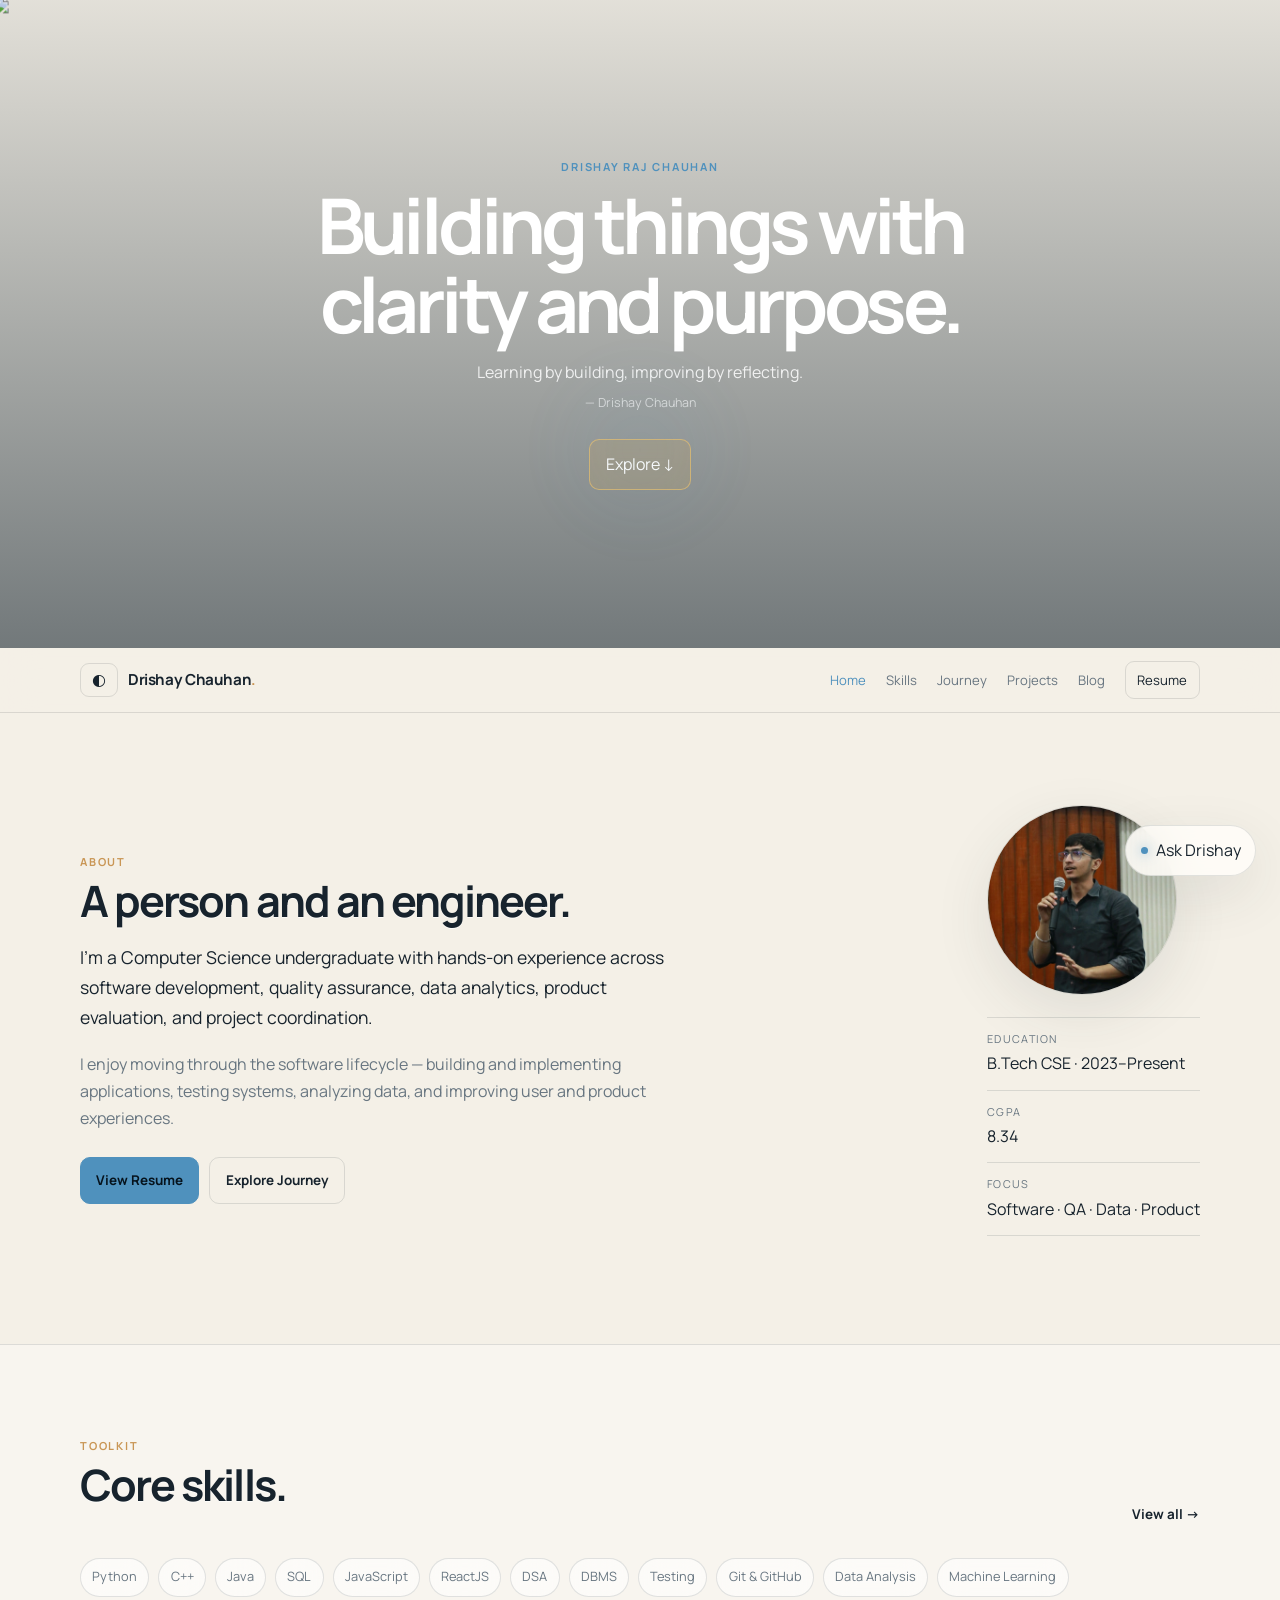
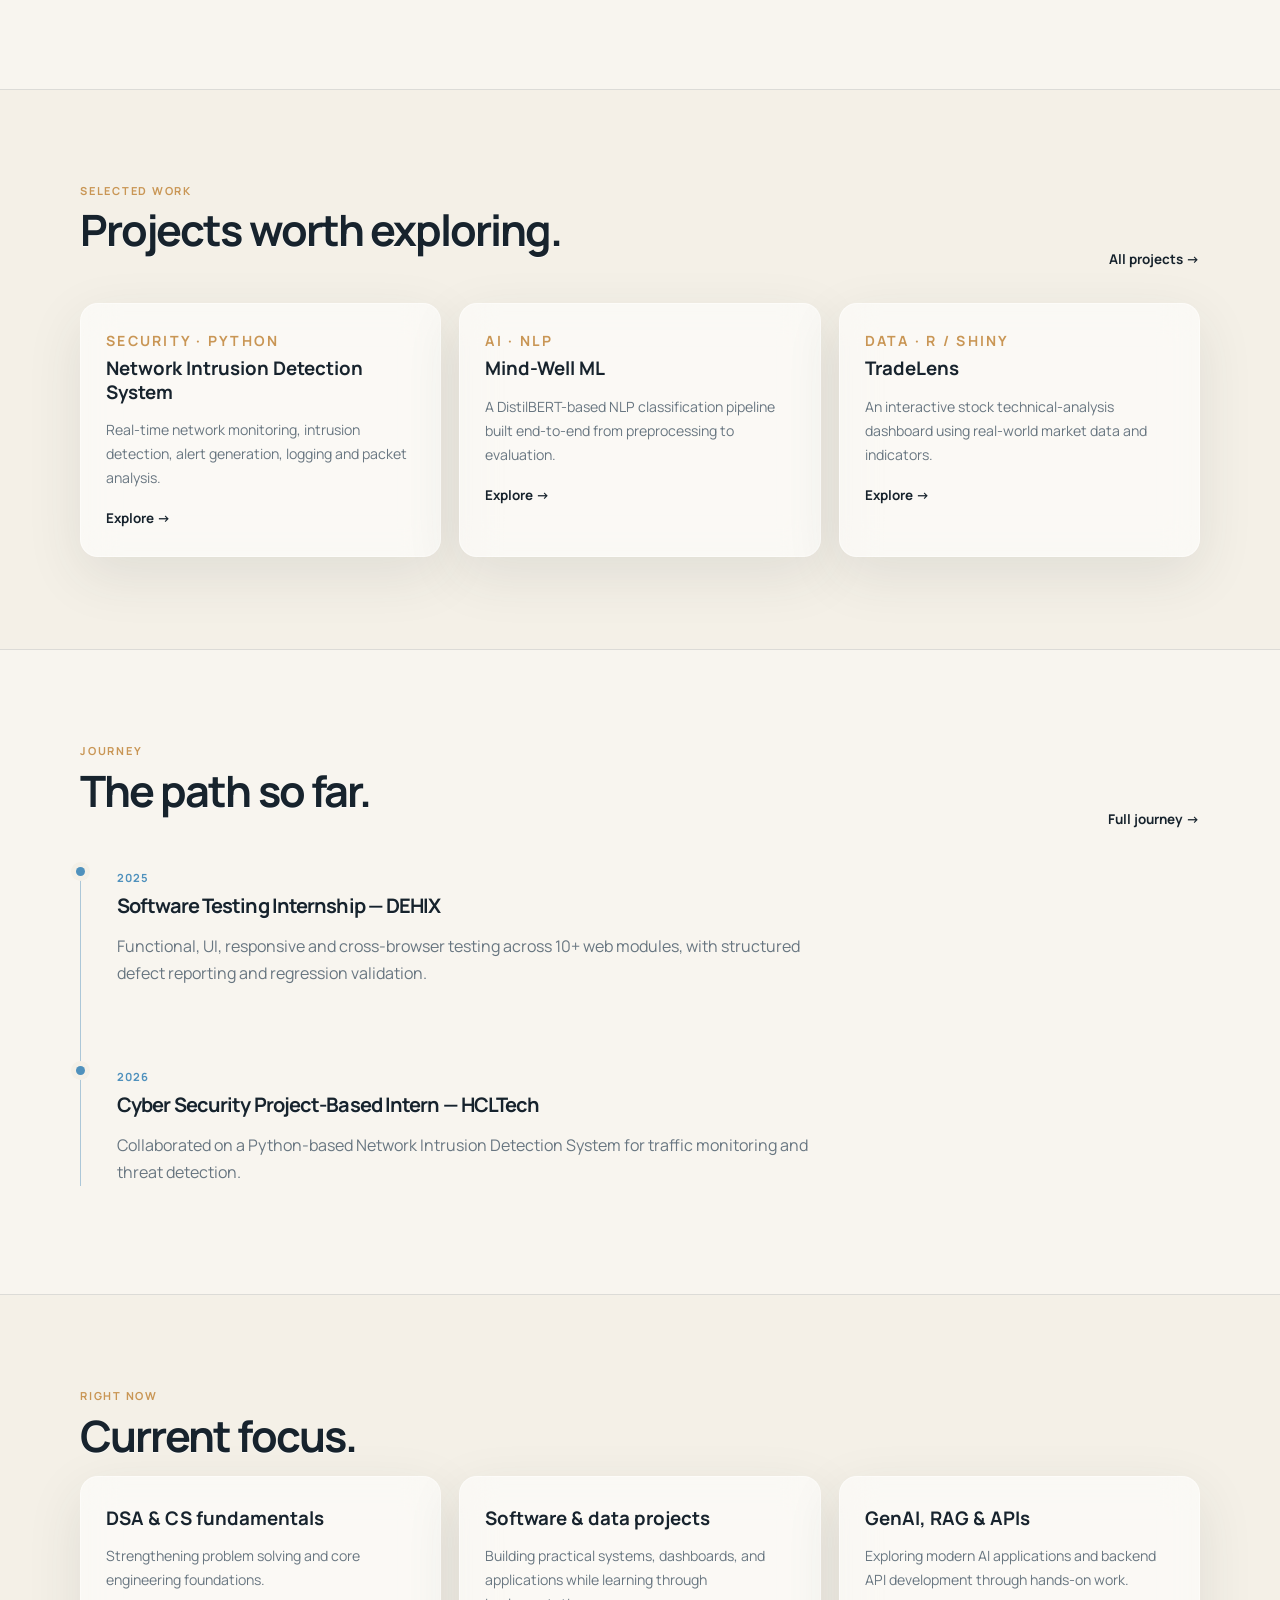
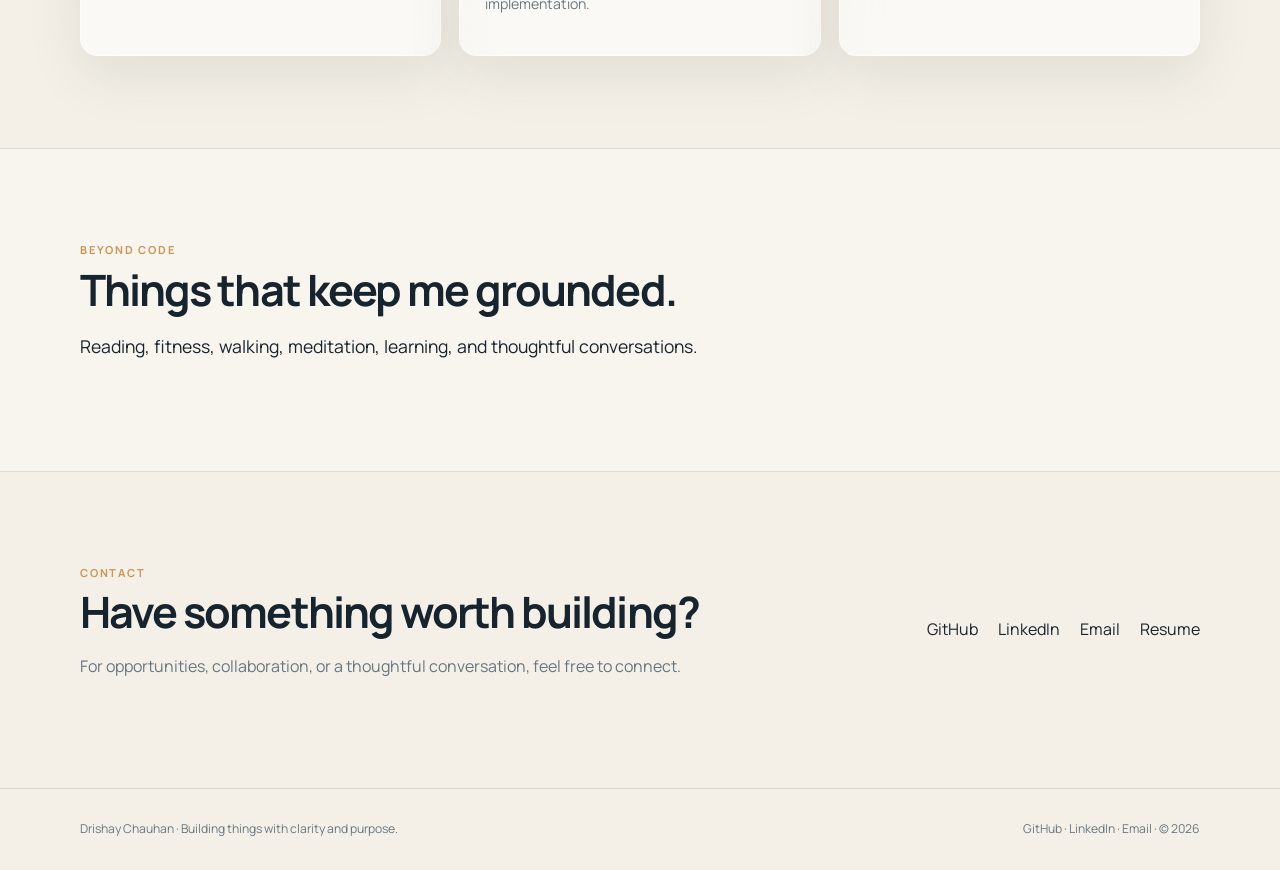
==== index.html @ b5ea0fda "Polish hero rotation, theme control and asset structure" ====
<!doctype html>
<html lang="en">
<head>
  <meta charset="utf-8">
  <meta name="viewport" content="width=device-width, initial-scale=1">
  <meta name="description" content="Drishay Raj Chauhan — Computer Science undergraduate building across software, QA, data and product thinking.">
  <meta name="theme-color" content="#f4f0e7">
  <title>Drishay Chauhan | Portfolio</title>

  <link rel="preconnect" href="https://fonts.googleapis.com">
  <link rel="preconnect" href="https://fonts.gstatic.com" crossorigin>
  <link href="https://fonts.googleapis.com/css2?family=Manrope:wght@400;500;600;700&display=swap" rel="stylesheet">
  <link rel="stylesheet" href="css/styles.css">
</head>

<body>
  <header class="hero">
    <img
      id="heroImage"
      class="hero__image"
      src="assets/images/hero/day-01.jpg"
      alt=""
      aria-hidden="true"
    >
    <div class="hero__overlay"></div>

    <div class="container hero__content">
      <p class="eyebrow">Drishay Raj Chauhan</p>

      <h1>Building things with clarity and purpose.</h1>

      <p class="hero__quote">Learning by building, improving by reflecting.</p>
      <p class="hero__author">— Drishay Chauhan</p>

      <a class="hero__cta" href="#about">Explore ↓</a>
    </div>
  </header>

  <div id="siteNav"></div>

  <main>
    <!-- About -->
    <section class="section" id="about">
      <div class="container split">
        <div>
          <p class="section-label">About</p>
          <h2>A person and an engineer.</h2>

          <p class="lead">
            I’m a Computer Science undergraduate with hands-on experience
            across software development, quality assurance, data analytics,
            product evaluation, and project coordination.
          </p>

          <p>
            I enjoy moving through the software lifecycle — building and
            implementing applications, testing systems, analyzing data,
            and improving user and product experiences.
          </p>

          <div class="actions">
            <a
              class="button button--primary"
              href="assets/resume/Drishay_Chauhan_Resume.pdf"
              target="_blank"
              rel="noreferrer"
            >
              View Resume
            </a>

            <a class="button button--ghost" href="journey.html">
              Explore Journey
            </a>
          </div>
        </div>

        <div class="profile">
          <img src="assets/images/profile.png" alt="Drishay Chauhan">

          <dl class="facts">
            <div>
              <dt>Education</dt>
              <dd>B.Tech CSE · 2023–Present</dd>
            </div>

            <div>
              <dt>CGPA</dt>
              <dd>8.34</dd>
            </div>

            <div>
              <dt>Focus</dt>
              <dd>Software · QA · Data · Product</dd>
            </div>
          </dl>
        </div>
      </div>
    </section>

    <!-- Core Skills -->
    <section class="section section--soft">
      <div class="container">
        <div class="section-heading">
          <div>
            <p class="section-label">Toolkit</p>
            <h2>Core skills.</h2>
          </div>

          <a class="text-link" href="skills.html">View all →</a>
        </div>

        <div class="chips">
          <span>Python</span>
          <span>C++</span>
          <span>Java</span>
          <span>SQL</span>
          <span>JavaScript</span>
          <span>ReactJS</span>
          <span>DSA</span>
          <span>DBMS</span>
          <span>Testing</span>
          <span>Git & GitHub</span>
          <span>Data Analysis</span>
          <span>Machine Learning</span>
        </div>
      </div>
    </section>

    <!-- Featured Projects -->
    <section class="section">
      <div class="container">
        <div class="section-heading">
          <div>
            <p class="section-label">Selected work</p>
            <h2>Projects worth exploring.</h2>
          </div>

          <a class="text-link" href="projects.html">All projects →</a>
        </div>

        <div class="glass-grid">
          <article class="glass-card">
            <p class="meta">Security · Python</p>
            <h3>Network Intrusion Detection System</h3>
            <p>
              Real-time network monitoring, intrusion detection, alert
              generation, logging and packet analysis.
            </p>
            <a class="text-link" href="projects.html">Explore →</a>
          </article>

          <article class="glass-card">
            <p class="meta">AI · NLP</p>
            <h3>Mind-Well ML</h3>
            <p>
              A DistilBERT-based NLP classification pipeline built
              end-to-end from preprocessing to evaluation.
            </p>
            <a class="text-link" href="projects.html">Explore →</a>
          </article>

          <article class="glass-card">
            <p class="meta">Data · R / Shiny</p>
            <h3>TradeLens</h3>
            <p>
              An interactive stock technical-analysis dashboard using
              real-world market data and indicators.
            </p>
            <a class="text-link" href="projects.html">Explore →</a>
          </article>
        </div>
      </div>
    </section>

    <!-- Journey Preview -->
    <section class="section section--soft">
      <div class="container">
        <div class="section-heading">
          <div>
            <p class="section-label">Journey</p>
            <h2>The path so far.</h2>
          </div>

          <a class="text-link" href="journey.html">Full journey →</a>
        </div>

        <div class="timeline">
          <article class="timeline__item">
            <span class="timeline__year">2025</span>
            <h2>Software Testing Internship — DEHIX</h2>
            <p>
              Functional, UI, responsive and cross-browser testing across
              10+ web modules, with structured defect reporting and
              regression validation.
            </p>
          </article>

          <article class="timeline__item">
            <span class="timeline__year">2026</span>
            <h2>Cyber Security Project-Based Intern — HCLTech</h2>
            <p>
              Collaborated on a Python-based Network Intrusion Detection
              System for traffic monitoring and threat detection.
            </p>
          </article>
        </div>
      </div>
    </section>

    <!-- Current Focus -->
    <section class="section">
      <div class="container">
        <p class="section-label">Right now</p>
        <h2>Current focus.</h2>

        <div class="glass-grid">
          <article class="glass-card">
            <h3>DSA & CS fundamentals</h3>
            <p>
              Strengthening problem solving and core engineering foundations.
            </p>
          </article>

          <article class="glass-card">
            <h3>Software & data projects</h3>
            <p>
              Building practical systems, dashboards, and applications
              while learning through implementation.
            </p>
          </article>

          <article class="glass-card">
            <h3>GenAI, RAG & APIs</h3>
            <p>
              Exploring modern AI applications and backend API development
              through hands-on work.
            </p>
          </article>
        </div>
      </div>
    </section>

    <!-- Beyond Code -->
    <section class="section section--soft">
      <div class="container">
        <p class="section-label">Beyond code</p>
        <h2>Things that keep me grounded.</h2>

        <p class="lead">
          Reading, fitness, walking, meditation, learning, and thoughtful
          conversations.
        </p>
      </div>
    </section>

    <!-- Contact -->
    <section class="section">
      <div class="container contact">
        <div>
          <p class="section-label">Contact</p>
          <h2>Have something worth building?</h2>
          <p>
            For opportunities, collaboration, or a thoughtful conversation,
            feel free to connect.
          </p>
        </div>

        <div class="contact__links">
          <a href="https://github.com/Drishay" target="_blank" rel="noreferrer">GitHub</a>
          <a href="https://www.linkedin.com/in/drishaychauhan/" target="_blank" rel="noreferrer">LinkedIn</a>
          <a href="mailto:drishaychauhan3357@gmail.com">Email</a>
          <a href="assets/resume/Drishay_Chauhan_Resume.pdf" target="_blank" rel="noreferrer">Resume</a>
        </div>
      </div>
    </section>
  </main>

  <!-- AI assistant placeholder -->
  <div id="askDrishay" class="ask-drishay"></div>

  <div id="siteFooter"></div>

  <script src="js/theme.js" defer></script>
  <script src="js/navigation.js" defer></script>
  <script src="js/main.js" defer></script>
  <script src="js/animations.js" defer></script>
  <script src="js/chatbot.js" defer></script>
</body>
</html>
---- css/styles.css ----
/* =========================================================
   Portfolio V2 — Global Design System
   Day = openness / growth / clarity
   Night = focus / reflection / depth
   ========================================================= */

:root {
  --bg: #f4f0e7;
  --surface: rgba(255, 255, 255, 0.58);
  --surface-solid: #fffdf8;
  --surface-soft: rgba(255, 255, 255, 0.34);
  --text: #17232d;
  --text-muted: #687681;
  --border: rgba(23, 35, 45, 0.12);
  --accent: #4f91bd;
  --warm: #c99655;
  --hero-overlay: linear-gradient(180deg, rgba(20, 34, 44, 0.08), rgba(20, 34, 44, 0.58));
  --shadow: 0 18px 55px rgba(45, 55, 62, 0.10);
  --glass-border: rgba(255, 255, 255, 0.44);
  --max-width: 1120px;
  --radius: 18px;
  --transition: 650ms cubic-bezier(0.22, 1, 0.36, 1);
}

html[data-theme="night"] {
  --bg: #070f18;
  --surface: rgba(16, 29, 44, 0.58);
  --surface-solid: #0c1724;
  --surface-soft: rgba(18, 34, 51, 0.48);
  --text: #e9f1f7;
  --text-muted: #95a7b7;
  --border: rgba(219, 237, 249, 0.11);
  --accent: #55bce9;
  --warm: #d5a25d;
  --hero-overlay: linear-gradient(180deg, rgba(3, 8, 14, 0.12), rgba(3, 8, 14, 0.82));
  --shadow: 0 22px 75px rgba(0, 0, 0, 0.32);
  --glass-border: rgba(170, 210, 235, 0.16);
}

* { box-sizing: border-box; }

html { scroll-behavior: smooth; }

body {
  margin: 0;
  min-height: 100vh;
  background: var(--bg);
  color: var(--text);
  font-family: "Manrope", Inter, system-ui, sans-serif;
  line-height: 1.7;
  transition: background var(--transition), color var(--transition);
}

::selection {
  background: var(--accent);
  color: #06121b;
}

a { color: inherit; text-decoration: none; }
button, input, textarea { font: inherit; }
img { display: block; max-width: 100%; }

.container {
  width: min(calc(100% - 40px), var(--max-width));
  margin-inline: auto;
}

:focus-visible {
  outline: 2px solid var(--accent);
  outline-offset: 4px;
}

body, .nav, .card, .glass-card, .button, .chips span, .facts, .footer, .page-header, .section--soft {
  transition: background var(--transition), color var(--transition), border-color var(--transition), box-shadow var(--transition);
}

/* Navbar */
.nav {
  position: sticky;
  top: 0;
  z-index: 100;
  background: color-mix(in srgb, var(--bg) 82%, transparent);
  border-bottom: 1px solid var(--border);
  backdrop-filter: blur(18px);
  -webkit-backdrop-filter: blur(18px);
}

.nav__inner {
  min-height: 68px;
  display: flex;
  align-items: center;
  justify-content: space-between;
}

.brand {
  font-size: 0.95rem;
  font-weight: 700;
  letter-spacing: -0.025em;
}

.nav__links {
  display: flex;
  align-items: center;
  gap: 1.25rem;
  color: var(--text-muted);
  font-size: 0.82rem;
}

.nav__links a, .mobile-menu a { transition: color 180ms ease; }
.nav__links a:hover, .nav__links a.active, .mobile-menu a:hover { color: var(--accent); }

.resume-link {
  padding: 0.42rem 0.72rem;
  border: 1px solid var(--border);
  border-radius: 9px;
  color: var(--text) !important;
}

.theme-toggle, .menu-toggle {
  width: 38px;
  height: 34px;
  border: 1px solid var(--border);
  border-radius: 9px;
  background: transparent;
  color: var(--text);
  cursor: pointer;
}

.theme-toggle:hover, .menu-toggle:hover {
  border-color: var(--accent);
  color: var(--accent);
}

.menu-toggle { display: none; }

.mobile-menu {
  display: none;
  padding: 10px 20px 18px;
  border-top: 1px solid var(--border);
}

.mobile-menu.open { display: block; }
.mobile-menu a { display: block; padding: 8px 0; color: var(--text-muted); }

/* Hero */
.hero {
  position: relative;
  min-height: 620px;
  height: 72vh;
  overflow: hidden;
  display: grid;
  place-items: center;
  isolation: isolate;
}

.hero__image {
  position: absolute;
  inset: 0;
  width: 100%;
  height: 100%;
  object-fit: cover;
  transform: scale(1.015);
  transition: opacity 800ms ease, transform 1600ms ease;
}

.hero__image.is-changing { opacity: 0; }

.hero__overlay {
  position: absolute;
  inset: 0;
  background: var(--hero-overlay);
  transition: background var(--transition);
}

.hero__content {
  position: relative;
  z-index: 2;
  max-width: 900px;
  text-align: center;
  color: #fff;
}

.eyebrow, .section-label, .meta {
  margin: 0;
  color: var(--accent);
  font-size: 0.69rem;
  font-weight: 700;
  letter-spacing: 0.16em;
  text-transform: uppercase;
}

.hero h1 {
  max-width: 850px;
  margin: 0.6rem auto 1rem;
  font-size: clamp(2.35rem, 6vw, 5rem);
  line-height: 1.02;
  letter-spacing: -0.06em;
  font-weight: 700;
}

.hero__quote { margin: 0; color: rgba(255, 255, 255, 0.84); font-size: 1rem; }
.hero__author { margin: 0.35rem 0 0; color: rgba(255, 255, 255, 0.62); font-size: 0.78rem; }

.hero__cta {
  display: inline-flex;
  margin-top: 1.6rem;
  padding: 0.7rem 1rem;
  border: 1px solid rgba(255, 255, 255, 0.28);
  border-radius: 10px;
  background: rgba(255, 255, 255, 0.08);
  color: #fff;
  backdrop-filter: blur(10px);
  transition: transform 200ms ease, background 200ms ease;
}

.hero__cta:hover {
  transform: translateY(-2px);
  background: rgba(255, 255, 255, 0.15);
}

/* Sections */
.section { padding: 92px 0; }

.section--soft {
  background: var(--surface-soft);
  border-block: 1px solid var(--border);
}

.section-heading {
  display: flex;
  align-items: end;
  justify-content: space-between;
  gap: 24px;
  margin-bottom: 32px;
}

.section h2, .page-header h1 {
  margin: 0.35rem 0 1rem;
  font-size: clamp(1.8rem, 3.5vw, 2.7rem);
  line-height: 1.12;
  letter-spacing: -0.045em;
}

.section p, .page-header p { max-width: 720px; color: var(--text-muted); }
.lead { color: var(--text) !important; font-size: 1.1rem; }

/* About */
.split {
  display: grid;
  grid-template-columns: 1.2fr 0.8fr;
  align-items: center;
  gap: 90px;
}

.profile { justify-self: end; max-width: 300px; }

.profile img {
  width: 190px;
  height: 190px;
  margin-bottom: 22px;
  border: 1px solid var(--border);
  border-radius: 50%;
  object-fit: cover;
  box-shadow: var(--shadow);
}

.facts { border-top: 1px solid var(--border); }
.facts div { padding: 12px 0; border-bottom: 1px solid var(--border); }

dt {
  color: var(--text-muted);
  font-size: 0.68rem;
  letter-spacing: 0.12em;
  text-transform: uppercase;
}

dd { margin: 2px 0 0; }

/* Buttons */
.actions { display: flex; flex-wrap: wrap; gap: 10px; margin-top: 25px; }

.button {
  display: inline-flex;
  padding: 0.68rem 0.95rem;
  border: 1px solid var(--border);
  border-radius: 10px;
  font-size: 0.84rem;
  font-weight: 700;
  transition: transform 180ms ease, background var(--transition), color var(--transition), border-color var(--transition);
}

.button--primary {
  border-color: var(--accent);
  background: var(--accent);
  color: #06131d;
}

.button--ghost:hover, .button--primary:hover { transform: translateY(-2px); }

/* Chips */
.chips, .badge-row { display: flex; flex-wrap: wrap; gap: 9px; }

.chips span, .badge {
  border: 1px solid var(--border);
  border-radius: 999px;
  color: var(--text-muted);
}

.chips span {
  padding: 0.48rem 0.7rem;
  background: var(--surface);
  font-size: 0.8rem;
  backdrop-filter: blur(14px);
}

.badge {
  padding: 0.25rem 0.5rem;
  background: color-mix(in srgb, var(--accent) 8%, transparent);
  font-size: 0.7rem;
}

/* Glassmorphism */
.glass-grid {
  display: grid;
  grid-template-columns: repeat(3, 1fr);
  gap: 18px;
}

.glass-card {
  padding: 25px;
  border: 1px solid var(--glass-border);
  border-radius: var(--radius);
  background: var(--surface);
  box-shadow: var(--shadow);
  backdrop-filter: blur(18px) saturate(115%);
  -webkit-backdrop-filter: blur(18px) saturate(115%);
  transition: transform 250ms ease, background var(--transition), border-color var(--transition), box-shadow var(--transition);
}

.glass-card:hover {
  transform: translateY(-4px);
  border-color: color-mix(in srgb, var(--accent) 42%, transparent);
}

.glass-card h2, .glass-card h3 { margin: 0.3rem 0 0.65rem; line-height: 1.25; }
.glass-card p { font-size: 0.88rem; }

.text-link {
  color: var(--text);
  font-size: 0.84rem;
  font-weight: 700;
}

.text-link:hover { color: var(--accent); }

/* Page headers */
.page-header { padding: 105px 0 50px; }
.page-header h1 { font-size: clamp(2.4rem, 5vw, 4rem); }

/* Projects */
.filters { display: flex; flex-wrap: wrap; gap: 8px; margin-top: 28px; }

.filter {
  padding: 0.45rem 0.8rem;
  border: 1px solid var(--border);
  border-radius: 999px;
  background: transparent;
  color: var(--text-muted);
  cursor: pointer;
  transition: background 180ms ease, color 180ms ease, border-color 180ms ease;
}

.filter:hover, .filter.active {
  border-color: var(--accent);
  background: var(--accent);
  color: #06131d;
}

.project__top {
  display: flex;
  align-items: start;
  justify-content: space-between;
  gap: 10px;
}

.status {
  padding: 0.22rem 0.45rem;
  border: 1px solid var(--border);
  border-radius: 999px;
  color: var(--warm);
  font-size: 0.68rem;
}

.project-links { display: flex; flex-wrap: wrap; gap: 15px; margin-top: 18px; }

/* Timeline */
.timeline { max-width: 820px; }

.timeline__item {
  position: relative;
  padding: 0 0 58px 36px;
  border-left: 1px solid color-mix(in srgb, var(--accent) 45%, transparent);
}

.timeline__item:last-child { padding-bottom: 0; }

.timeline__item::before {
  position: absolute;
  top: 4px;
  left: -5px;
  width: 9px;
  height: 9px;
  border-radius: 50%;
  background: var(--accent);
  box-shadow: 0 0 0 5px var(--bg);
  content: "";
}

.timeline__year {
  color: var(--accent);
  font-size: 0.7rem;
  font-weight: 700;
  letter-spacing: 0.1em;
}

.timeline__item h2 { margin: 0.3rem 0; font-size: 1.25rem; }

/* Contact / Footer */
.contact {
  display: flex;
  align-items: center;
  justify-content: space-between;
  gap: 40px;
}

.contact__links { display: flex; flex-wrap: wrap; gap: 20px; }

.footer {
  padding: 30px 0;
  border-top: 1px solid var(--border);
  color: var(--text-muted);
  font-size: 0.76rem;
}

.footer__inner {
  display: flex;
  justify-content: space-between;
  gap: 20px;
}

/* Blog */
.note-card { min-height: 190px; }

/* Ask Drishay */
.ask-drishay {
  position: fixed;
  right: 24px;
  bottom: 24px;
  z-index: 120;
}

.ask-drishay__button {
  display: inline-flex;
  align-items: center;
  gap: 8px;
  padding: 0.68rem 0.9rem;
  border: 1px solid var(--border);
  border-radius: 999px;
  background: color-mix(in srgb, var(--surface-solid) 86%, transparent);
  color: var(--text);
  box-shadow: var(--shadow);
  backdrop-filter: blur(16px);
  cursor: pointer;
}

.ask-drishay__button::before {
  width: 7px;
  height: 7px;
  border-radius: 50%;
  background: var(--accent);
  box-shadow: 0 0 12px color-mix(in srgb, var(--accent) 70%, transparent);
  content: "";
}

.ask-drishay__panel {
  position: absolute;
  right: 0;
  bottom: 52px;
  width: min(350px, calc(100vw - 32px));
  padding: 20px;
  border: 1px solid var(--glass-border);
  border-radius: var(--radius);
  background: var(--surface);
  box-shadow: var(--shadow);
  backdrop-filter: blur(22px);
  transform: translateY(10px);
  opacity: 0;
  pointer-events: none;
  transition: opacity 220ms ease, transform 220ms ease;
}

.ask-drishay.is-open .ask-drishay__panel {
  transform: translateY(0);
  opacity: 1;
  pointer-events: auto;
}

.ask-drishay__panel h3 { margin: 0 0 5px; }
.ask-drishay__panel p { margin: 0; color: var(--text-muted); font-size: 0.84rem; }

.ask-drishay__input {
  display: flex;
  gap: 8px;
  margin-top: 15px;
}

.ask-drishay__input input {
  min-width: 0;
  flex: 1;
  padding: 0.62rem 0.7rem;
  border: 1px solid var(--border);
  border-radius: 9px;
  outline: none;
  background: var(--surface-solid);
  color: var(--text);
}

.ask-drishay__input button {
  padding: 0.62rem 0.8rem;
  border: 0;
  border-radius: 9px;
  background: var(--accent);
  color: #06131d;
  cursor: pointer;
}

/* Mouse atmosphere */
.cursor-glow {
  position: fixed;
  top: 0;
  left: 0;
  z-index: 1;
  width: 230px;
  height: 230px;
  border-radius: 50%;
  pointer-events: none;
  opacity: 0.13;
  background: radial-gradient(circle, color-mix(in srgb, var(--accent) 55%, transparent), transparent 68%);
  filter: blur(18px);
  transform: translate(-50%, -50%);
}

html[data-theme="night"] .cursor-glow { opacity: 0.17; }

/* Responsive */
@media (max-width: 780px) {
  .container { width: min(calc(100% - 28px), var(--max-width)); }
  .nav__links { display: none; }
  .menu-toggle { display: block; }

  .hero {
    min-height: 520px;
    height: 68vh;
  }

  .hero h1 { font-size: clamp(2.15rem, 11vw, 3.3rem); }
  .section { padding: 65px 0; }

  .split, .glass-grid { grid-template-columns: 1fr; }
  .profile { justify-self: start; }

  .section-heading, .contact, .footer__inner {
    align-items: flex-start;
    flex-direction: column;
  }

  .page-header { padding: 72px 0 35px; }

  .ask-drishay {
    right: 14px;
    bottom: 14px;
  }
}

@media (prefers-reduced-motion: reduce) {
  html { scroll-behavior: auto; }
  *, *::before, *::after {
    transition: none !important;
    animation: none !important;
  }
  .cursor-glow { display: none; }
}

/* ---------- Theme accents ---------- */

.nav__start {
  display: flex;
  align-items: center;
  gap: 10px;
}

html[data-theme="day"] .brand::after {
  content: ".";
  color: var(--warm);
}

html[data-theme="day"] .section h2,
html[data-theme="day"] .page-header h1 {
  text-shadow: 0 1px 0 rgba(255,255,255,.7);
}

html[data-theme="day"] .section-label,
html[data-theme="day"] .meta {
  color: var(--warm);
}

html[data-theme="night"] .brand::after {
  content: ".";
  color: var(--accent);
}

html[data-theme="night"] .section h2,
html[data-theme="night"] .page-header h1 {
  text-shadow: 0 0 28px rgba(85,188,233,.06);
}

html[data-theme="night"] .section-label,
html[data-theme="night"] .meta {
  color: var(--accent);
}

/* ---------- Hero visual rhythm ---------- */

.hero__quote {
  transition: opacity 400ms ease, transform 400ms ease;
}

.hero__quote.is-changing {
  opacity: 0;
  transform: translateY(5px);
}

html[data-theme="day"] .hero__cta {
  border-color: rgba(255, 205, 105, .55);
  background: rgba(249, 183, 52, .12);
}

html[data-theme="night"] .hero__cta {
  border-color: rgba(85, 188, 233, .4);
  background: rgba(85, 188, 233, .08);
}

/* ---------- Responsive navigation ---------- */

@media (min-width: 781px) {
  .nav__inner {
    min-height: 64px;
  }

  .nav__start {
    flex: 0 0 auto;
  }

  .nav__links {
    margin-left: auto;
  }
}

@media (max-width: 780px) {
  .nav__start {
    gap: 8px;
  }

  .theme-toggle {
    width: 36px;
  }
}
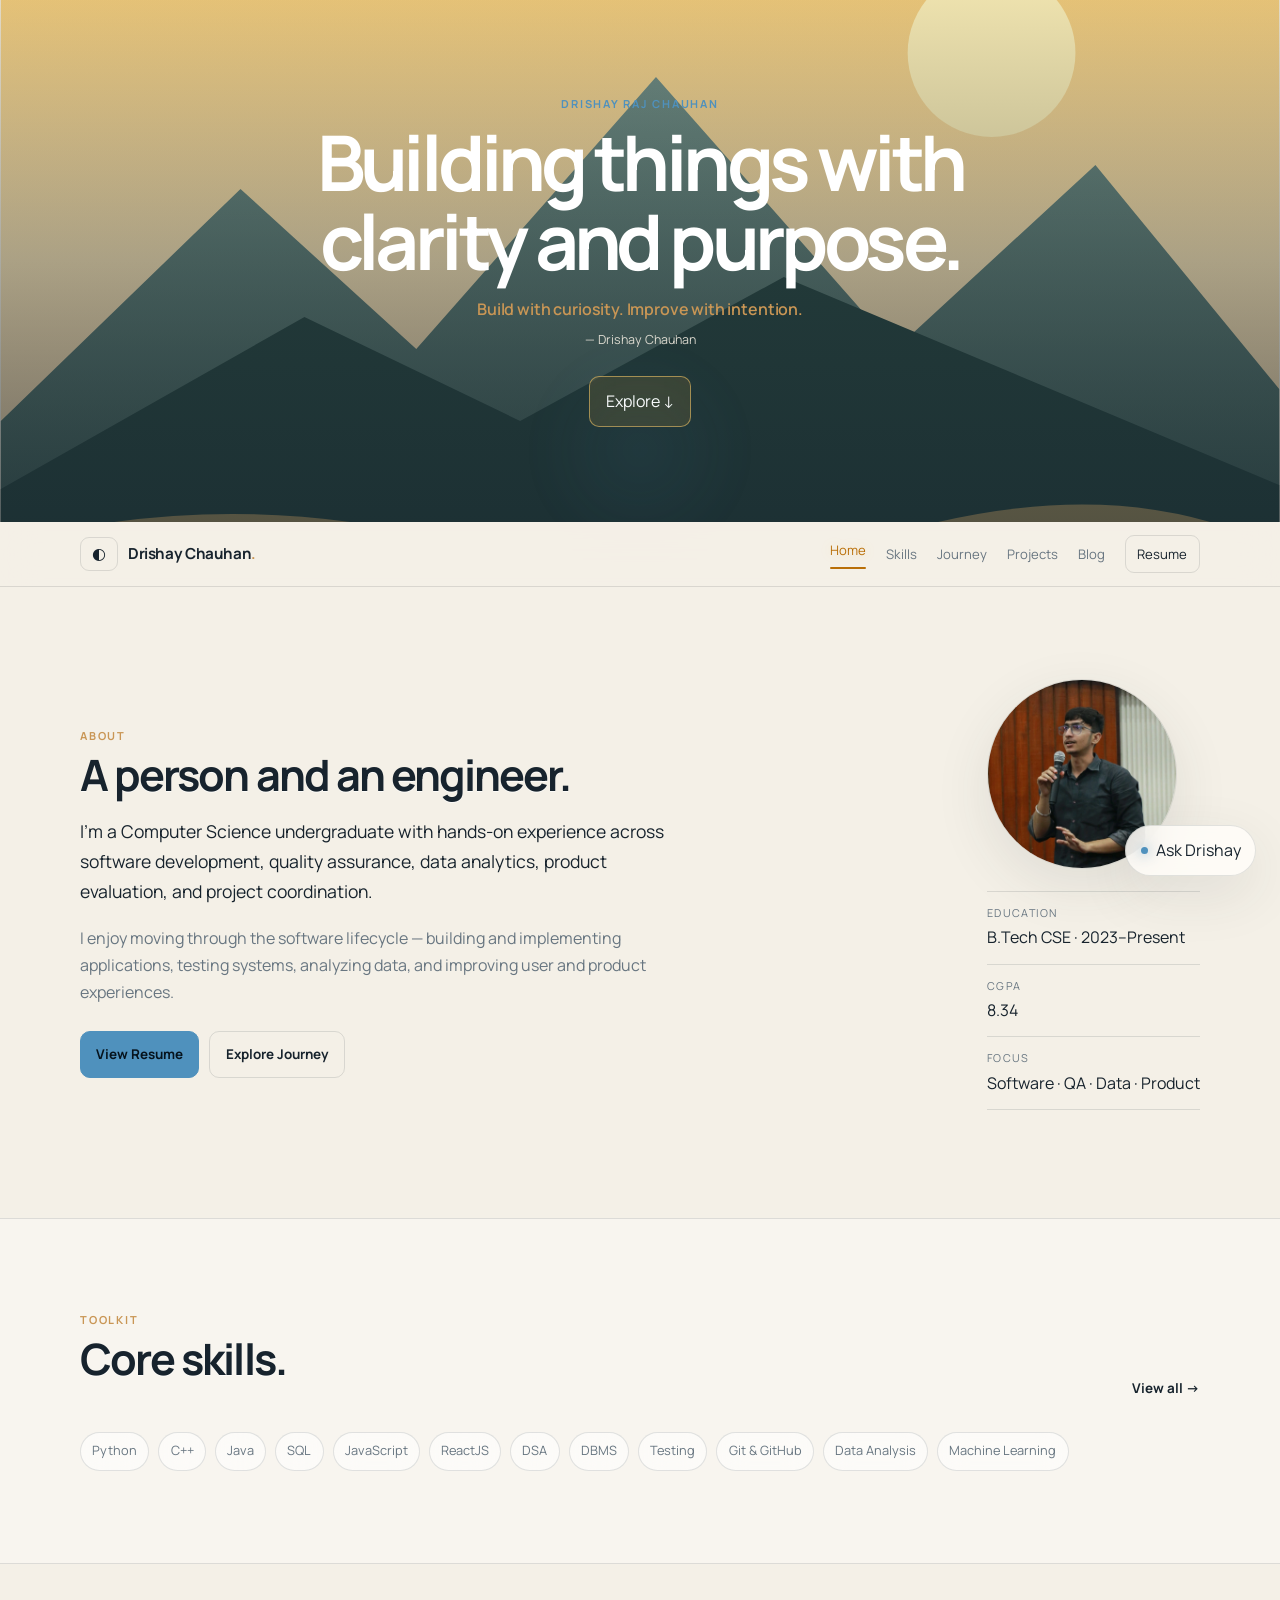
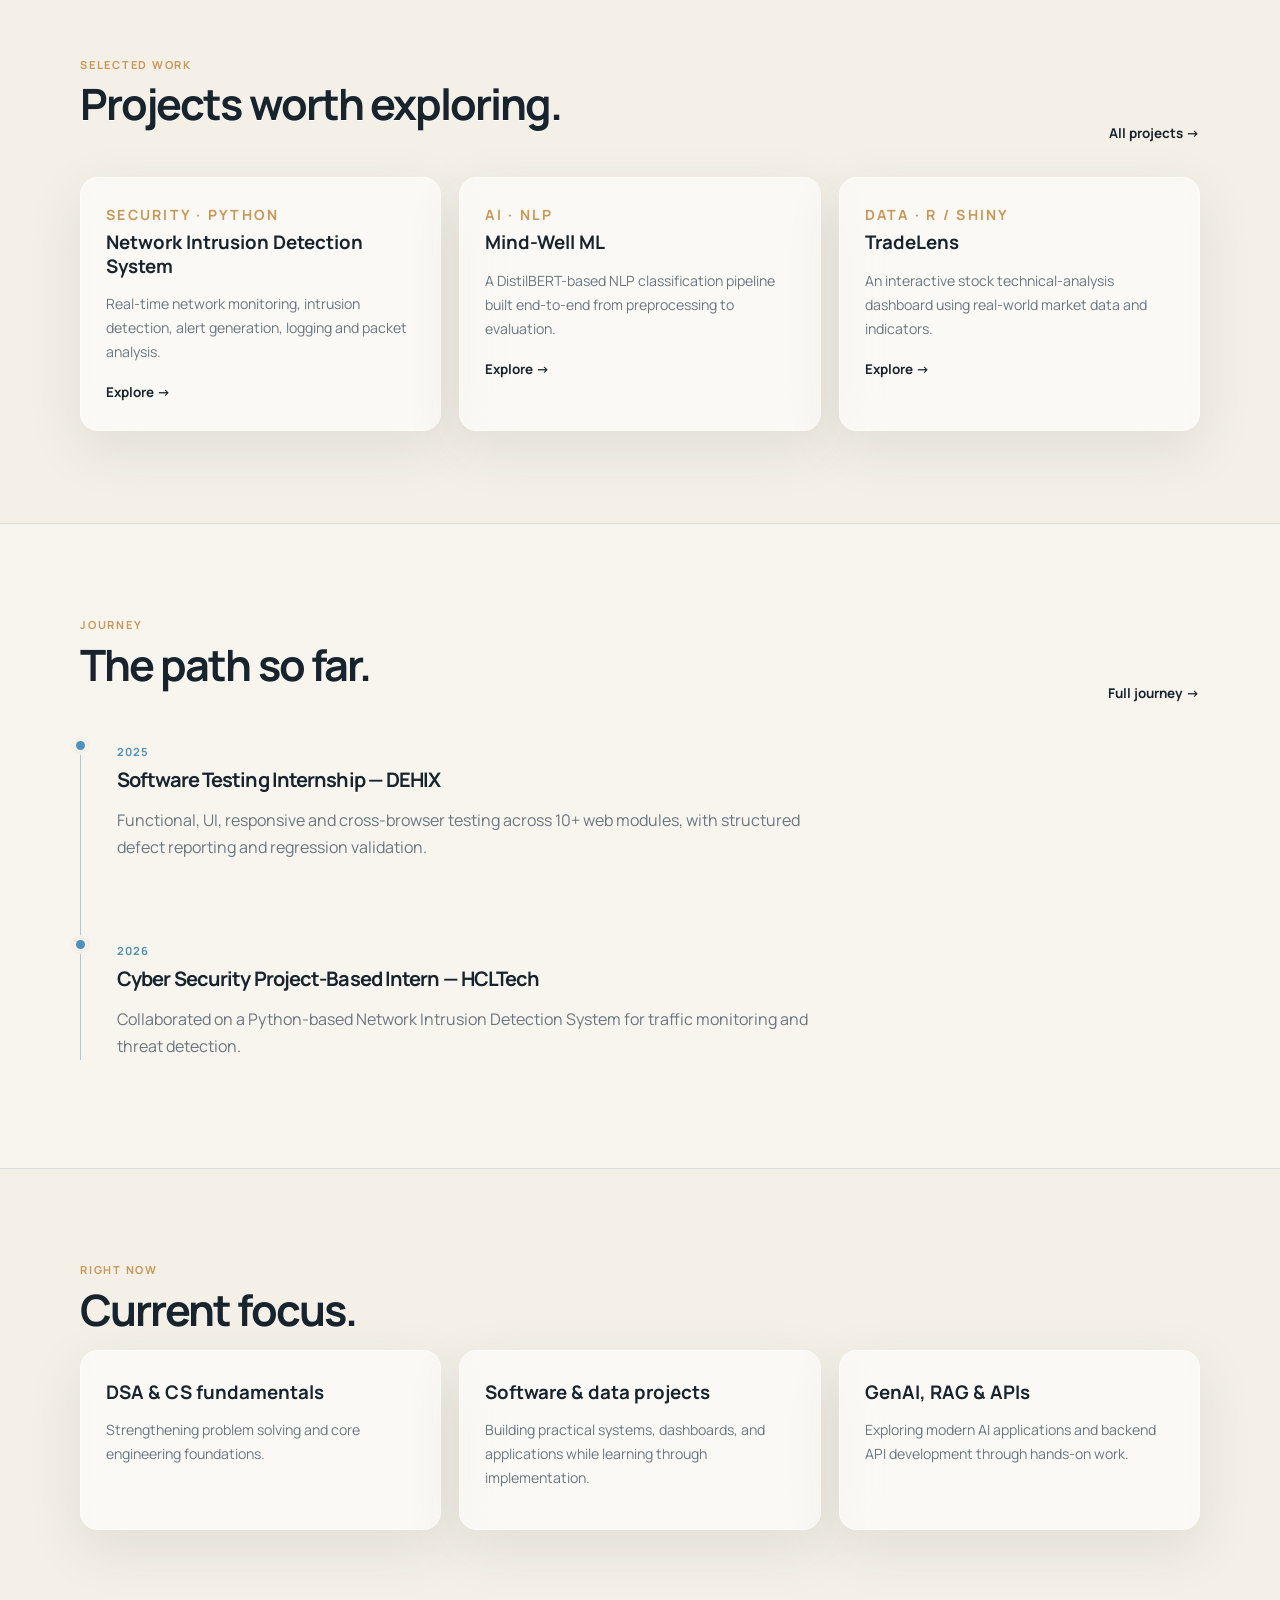
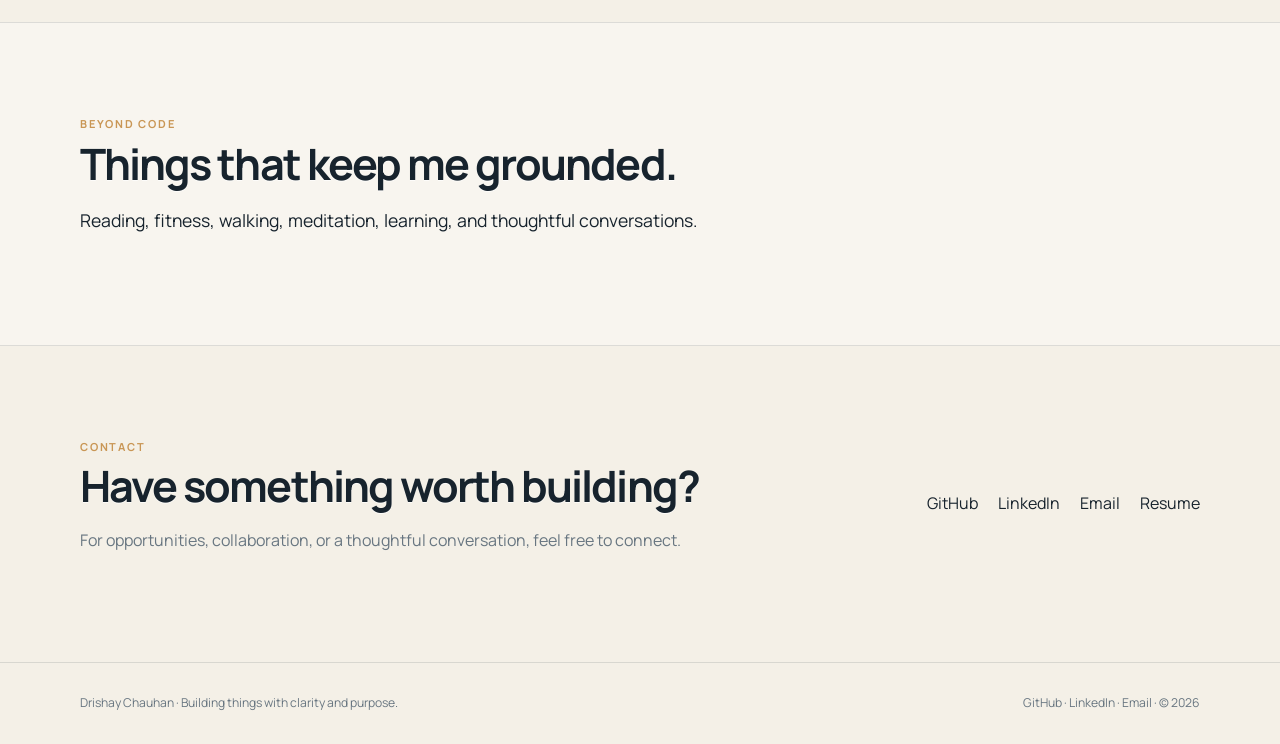
==== commit 78974010: "Fix hero assets, sticky navigation and themed visual details" ====
--- a/index.html
+++ b/index.html
@@ -18,7 +18,7 @@
     <img
       id="heroImage"
       class="hero__image"
-      src="assets/images/hero/day-01.jpg"
+      src="assets/images/hero/day/day-01.svg"
       alt=""
       aria-hidden="true"
     >
@@ -29,7 +29,7 @@
 
       <h1>Building things with clarity and purpose.</h1>
 
-      <p class="hero__quote">Learning by building, improving by reflecting.</p>
+      <p class="hero__quote" id="heroQuote">Build with curiosity. Improve with intention.</p>
       <p class="hero__author">— Drishay Chauhan</p>
 
       <a class="hero__cta" href="#about">Explore ↓</a>
@@ -285,5 +285,6 @@
   <script src="js/main.js" defer></script>
   <script src="js/animations.js" defer></script>
   <script src="js/chatbot.js" defer></script>
+  <script src="js/hero.js" defer></script>
 </body>
 </html>
--- a/css/styles.css
+++ b/css/styles.css
@@ -75,10 +75,14 @@
 }
 
 /* Navbar */
-.nav {
+#siteNav {
   position: sticky;
   top: 0;
   z-index: 100;
+}
+
+.nav {
+  position: relative;
   background: color-mix(in srgb, var(--bg) 82%, transparent);
   border-bottom: 1px solid var(--border);
   backdrop-filter: blur(18px);
@@ -107,7 +111,27 @@
 }
 
 .nav__links a, .mobile-menu a { transition: color 180ms ease; }
-.nav__links a:hover, .nav__links a.active, .mobile-menu a:hover { color: var(--accent); }
+.nav__links a:hover, .mobile-menu a:hover { color: var(--accent); }
+
+html[data-theme="day"] .nav__links a.active {
+  color: #b96f08;
+  text-shadow: 0 0 14px rgba(249, 183, 52, 0.24);
+}
+
+html[data-theme="night"] .nav__links a.active {
+  color: var(--accent);
+  text-shadow: 0 0 16px rgba(85, 188, 233, 0.18);
+}
+
+html[data-theme="day"] .nav__links a.active::after,
+html[data-theme="night"] .nav__links a.active::after {
+  display: block;
+  height: 2px;
+  margin-top: 5px;
+  border-radius: 999px;
+  background: currentColor;
+  content: "";
+}
 
 .resume-link {
   padding: 0.42rem 0.72rem;
@@ -145,8 +169,8 @@
 /* Hero */
 .hero {
   position: relative;
-  min-height: 620px;
-  height: 72vh;
+  min-height: 430px;
+  height: clamp(430px, 58vh, 620px);
   overflow: hidden;
   display: grid;
   place-items: center;
@@ -159,7 +183,8 @@
   width: 100%;
   height: 100%;
   object-fit: cover;
-  transform: scale(1.015);
+  object-position: center;
+  transform: none;
   transition: opacity 800ms ease, transform 1600ms ease;
 }
 
@@ -198,7 +223,26 @@
   font-weight: 700;
 }
 
-.hero__quote { margin: 0; color: rgba(255, 255, 255, 0.84); font-size: 1rem; }
+.hero__quote {
+  margin: 0;
+  color: var(--warm);
+  font-size: 1rem;
+  font-weight: 600;
+  letter-spacing: -0.01em;
+  transition: color var(--transition), opacity 400ms ease, transform 400ms ease;
+}
+
+html[data-theme="night"] .hero__quote {
+  color: var(--accent);
+}
+
+html[data-theme="day"] .hero__author {
+  color: rgba(255, 248, 235, 0.82);
+}
+
+html[data-theme="night"] .hero__author {
+  color: rgba(232, 242, 249, 0.72);
+}
 .hero__author { margin: 0.35rem 0 0; color: rgba(255, 255, 255, 0.62); font-size: 0.78rem; }
 
 .hero__cta {
@@ -559,8 +603,12 @@
   .menu-toggle { display: block; }
 
   .hero {
-    min-height: 520px;
-    height: 68vh;
+    min-height: 420px;
+    height: 62vh;
+  }
+
+  .hero__image {
+    object-position: center;
   }
 
   .hero h1 { font-size: clamp(2.15rem, 11vw, 3.3rem); }
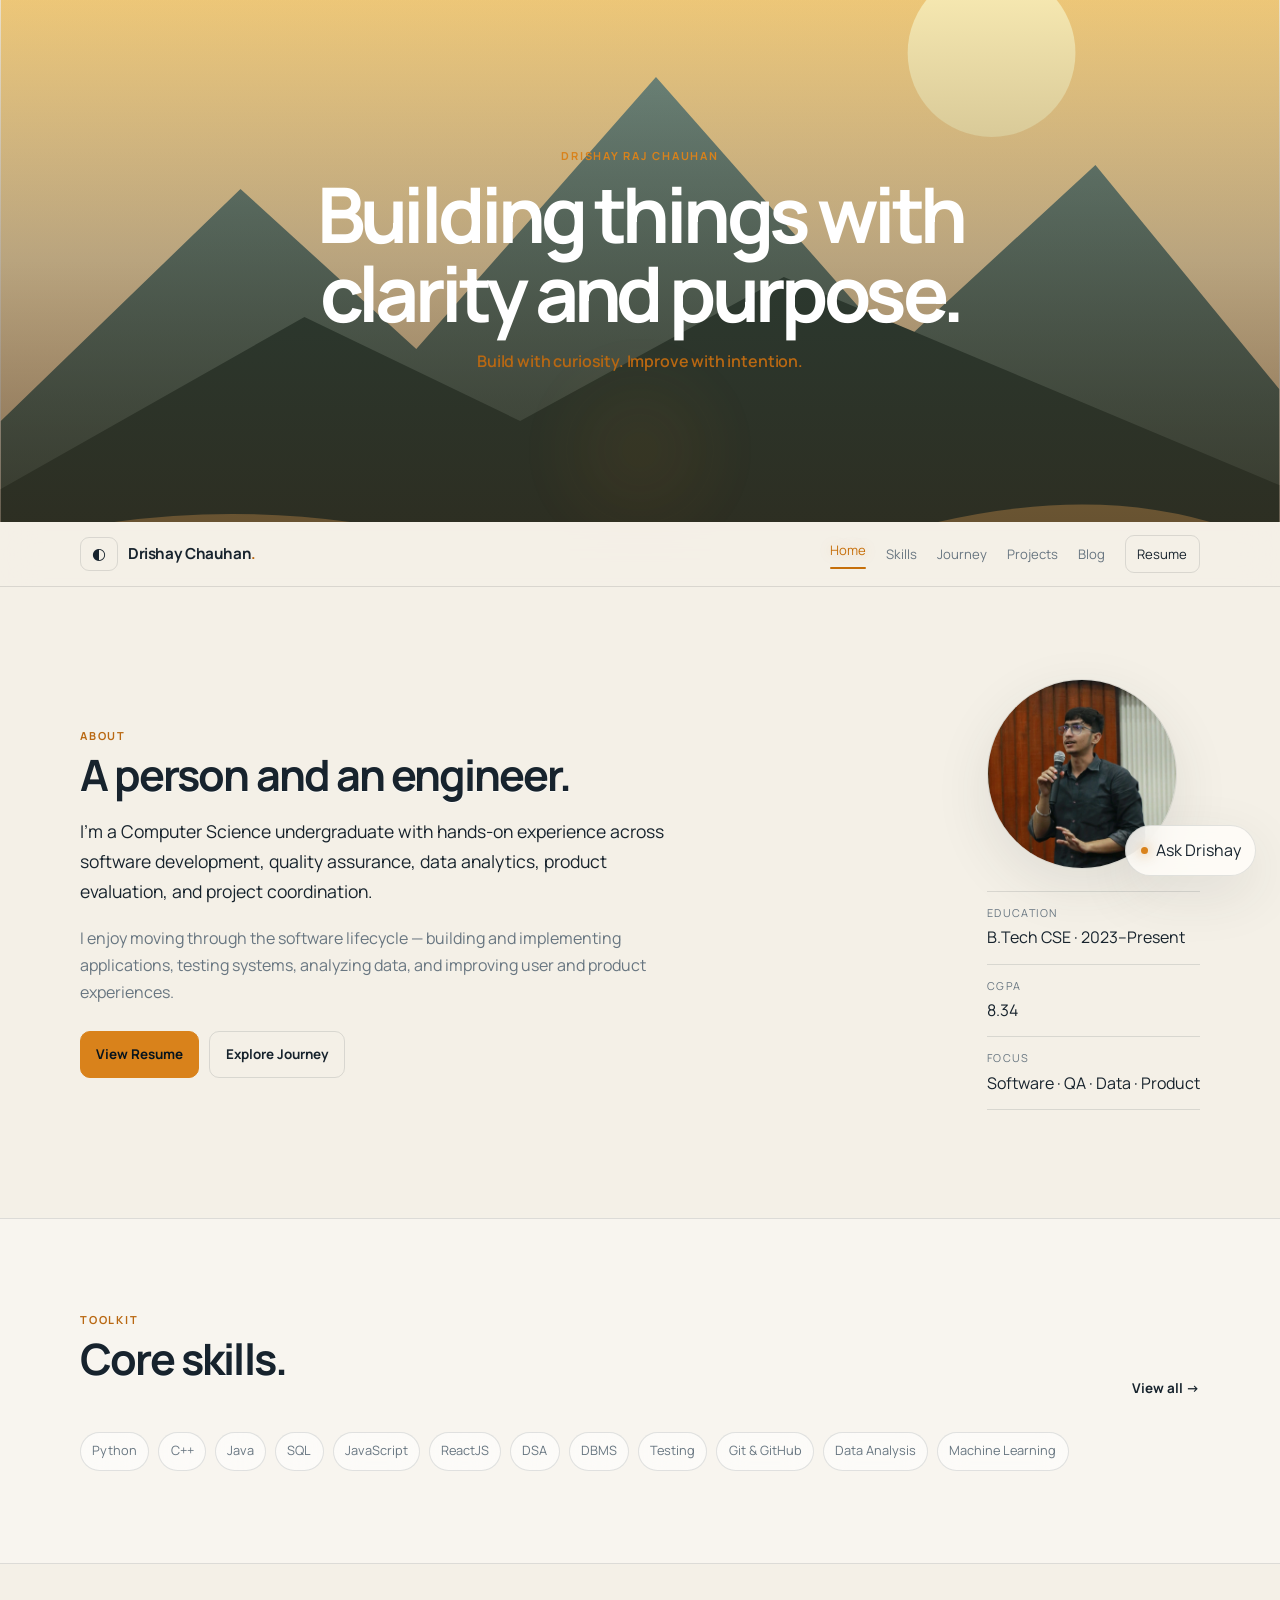
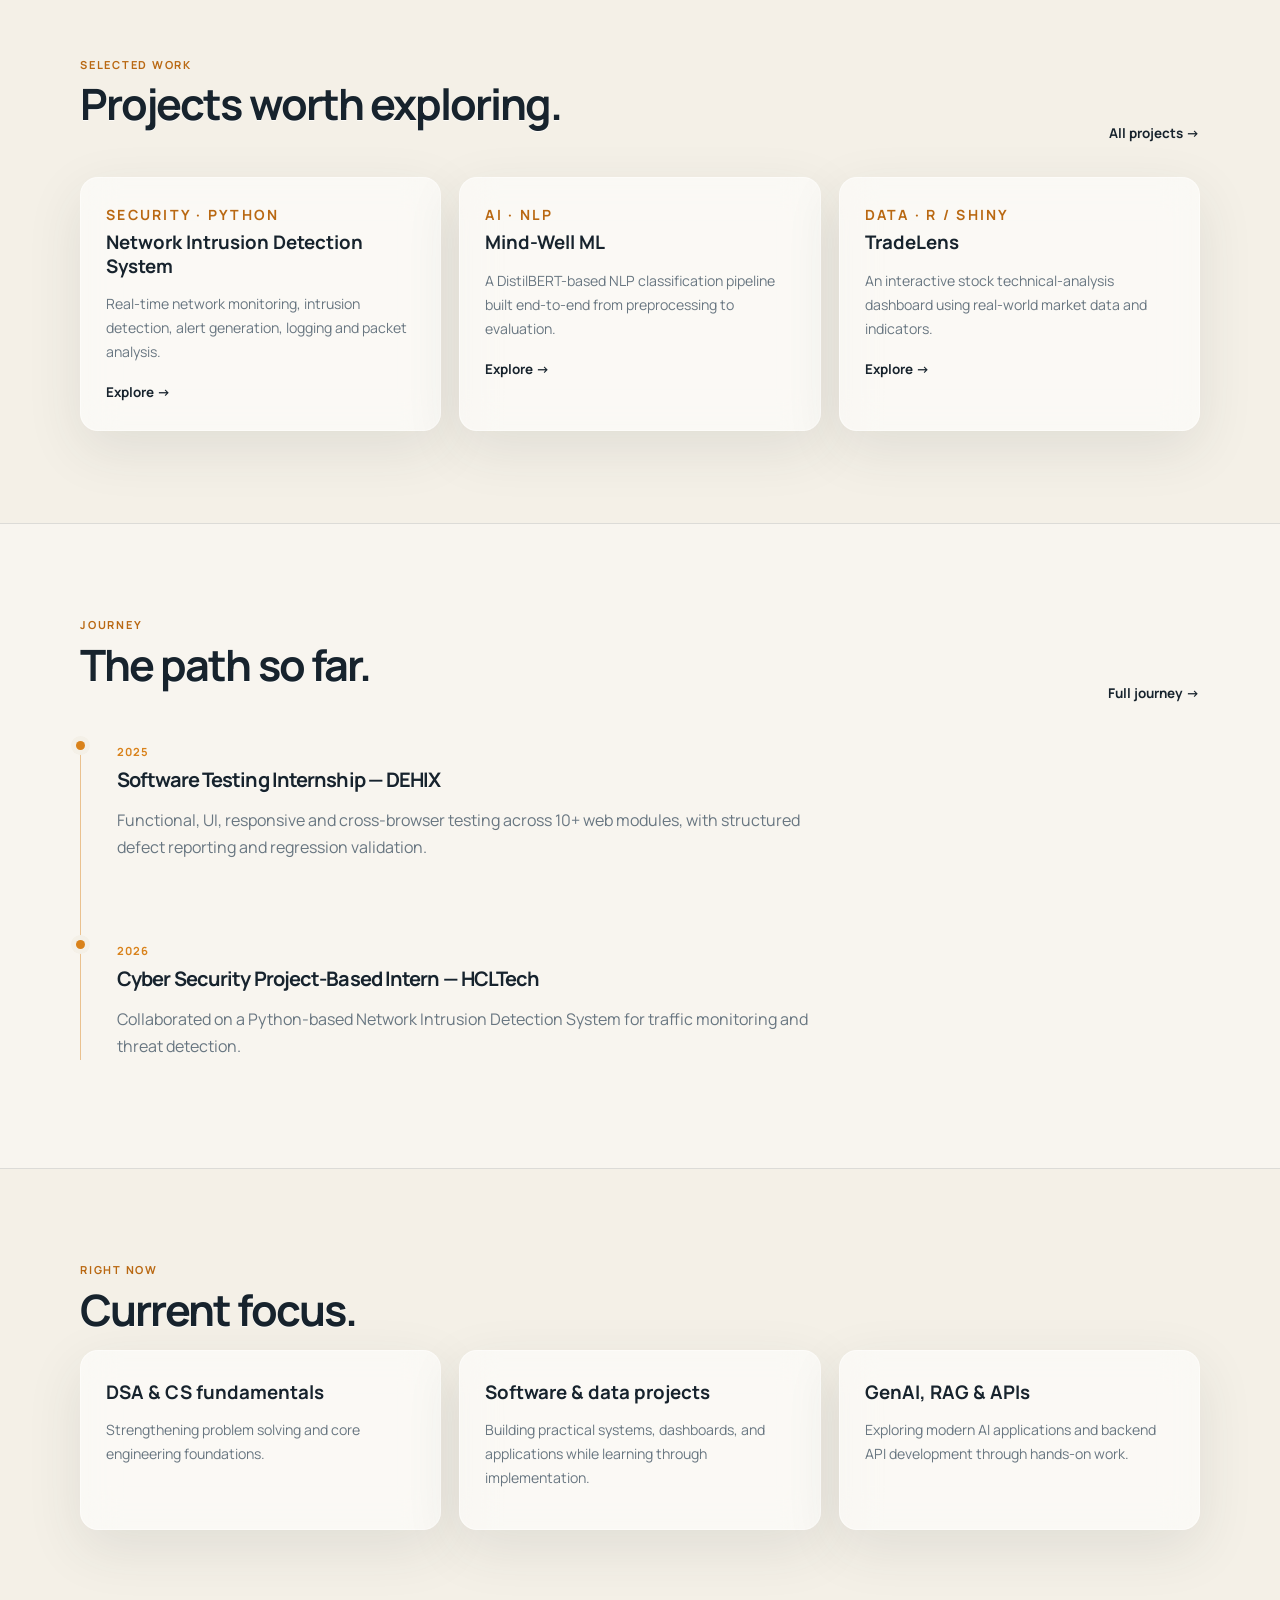
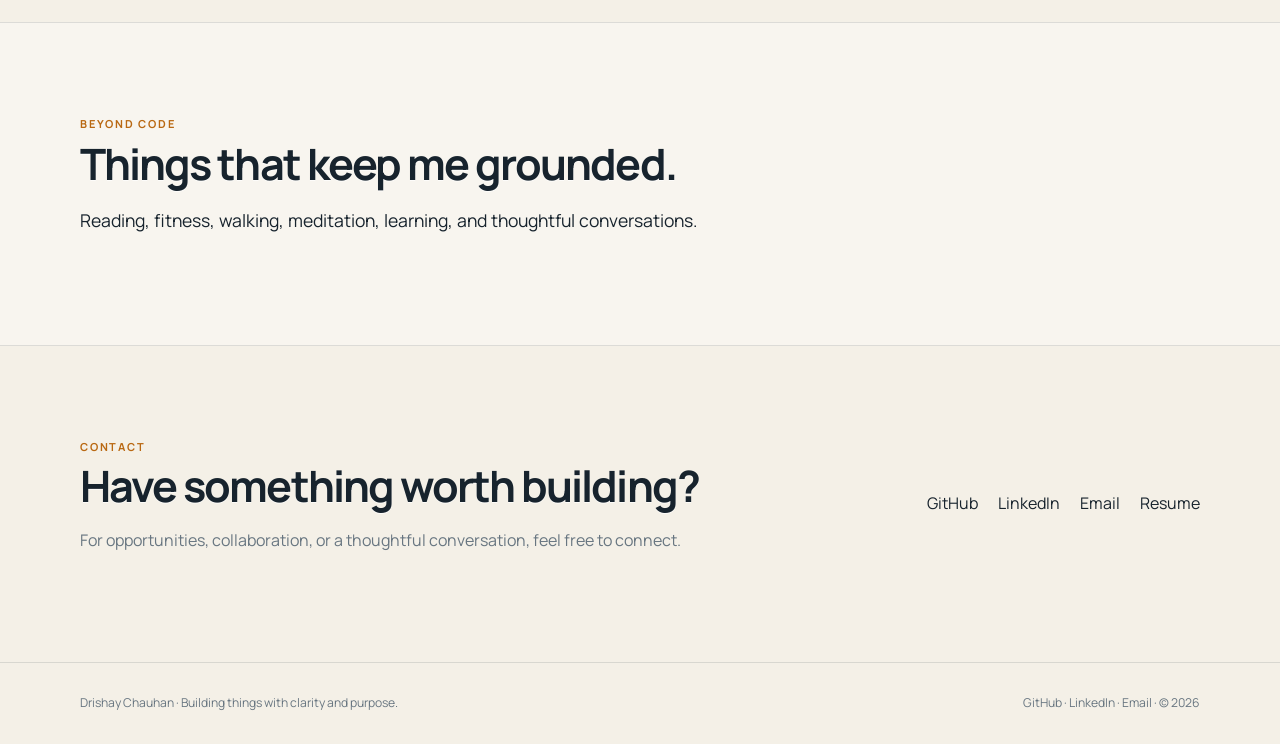
==== commit 3bbdb553: "Refine theme palette, hero copy and profile frame" ====
--- a/index.html
+++ b/index.html
@@ -30,9 +30,6 @@
       <h1>Building things with clarity and purpose.</h1>
 
       <p class="hero__quote" id="heroQuote">Build with curiosity. Improve with intention.</p>
-      <p class="hero__author">— Drishay Chauhan</p>
-
-      <a class="hero__cta" href="#about">Explore ↓</a>
     </div>
   </header>
 
--- a/css/styles.css
+++ b/css/styles.css
@@ -12,9 +12,9 @@
   --text: #17232d;
   --text-muted: #687681;
   --border: rgba(23, 35, 45, 0.12);
-  --accent: #4f91bd;
-  --warm: #c99655;
-  --hero-overlay: linear-gradient(180deg, rgba(20, 34, 44, 0.08), rgba(20, 34, 44, 0.58));
+  --accent: #d9821b;
+  --warm: #b96812;
+  --hero-overlay: linear-gradient(180deg, rgba(55, 35, 16, 0.05), rgba(48, 29, 12, 0.56));
   --shadow: 0 18px 55px rgba(45, 55, 62, 0.10);
   --glass-border: rgba(255, 255, 255, 0.44);
   --max-width: 1120px;
@@ -30,9 +30,9 @@
   --text: #e9f1f7;
   --text-muted: #95a7b7;
   --border: rgba(219, 237, 249, 0.11);
-  --accent: #55bce9;
-  --warm: #d5a25d;
-  --hero-overlay: linear-gradient(180deg, rgba(3, 8, 14, 0.12), rgba(3, 8, 14, 0.82));
+  --accent: #4d78a3;
+  --warm: #5f83a5;
+  --hero-overlay: linear-gradient(180deg, rgba(6, 18, 32, 0.08), rgba(3, 12, 24, 0.84));
   --shadow: 0 22px 75px rgba(0, 0, 0, 0.32);
   --glass-border: rgba(170, 210, 235, 0.16);
 }
@@ -114,13 +114,13 @@
 .nav__links a:hover, .mobile-menu a:hover { color: var(--accent); }
 
 html[data-theme="day"] .nav__links a.active {
-  color: #b96f08;
-  text-shadow: 0 0 14px rgba(249, 183, 52, 0.24);
+  color: #c66f0a;
+  text-shadow: 0 0 14px rgba(217, 130, 27, 0.28);
 }
 
 html[data-theme="night"] .nav__links a.active {
   color: var(--accent);
-  text-shadow: 0 0 16px rgba(85, 188, 233, 0.18);
+  text-shadow: 0 0 16px rgba(77, 120, 163, 0.25);
 }
 
 html[data-theme="day"] .nav__links a.active::after,
@@ -688,15 +688,7 @@
   transform: translateY(5px);
 }
 
-html[data-theme="day"] .hero__cta {
-  border-color: rgba(255, 205, 105, .55);
-  background: rgba(249, 183, 52, .12);
-}
-
-html[data-theme="night"] .hero__cta {
-  border-color: rgba(85, 188, 233, .4);
-  background: rgba(85, 188, 233, .08);
-}
+
 
 /* ---------- Responsive navigation ---------- */
 
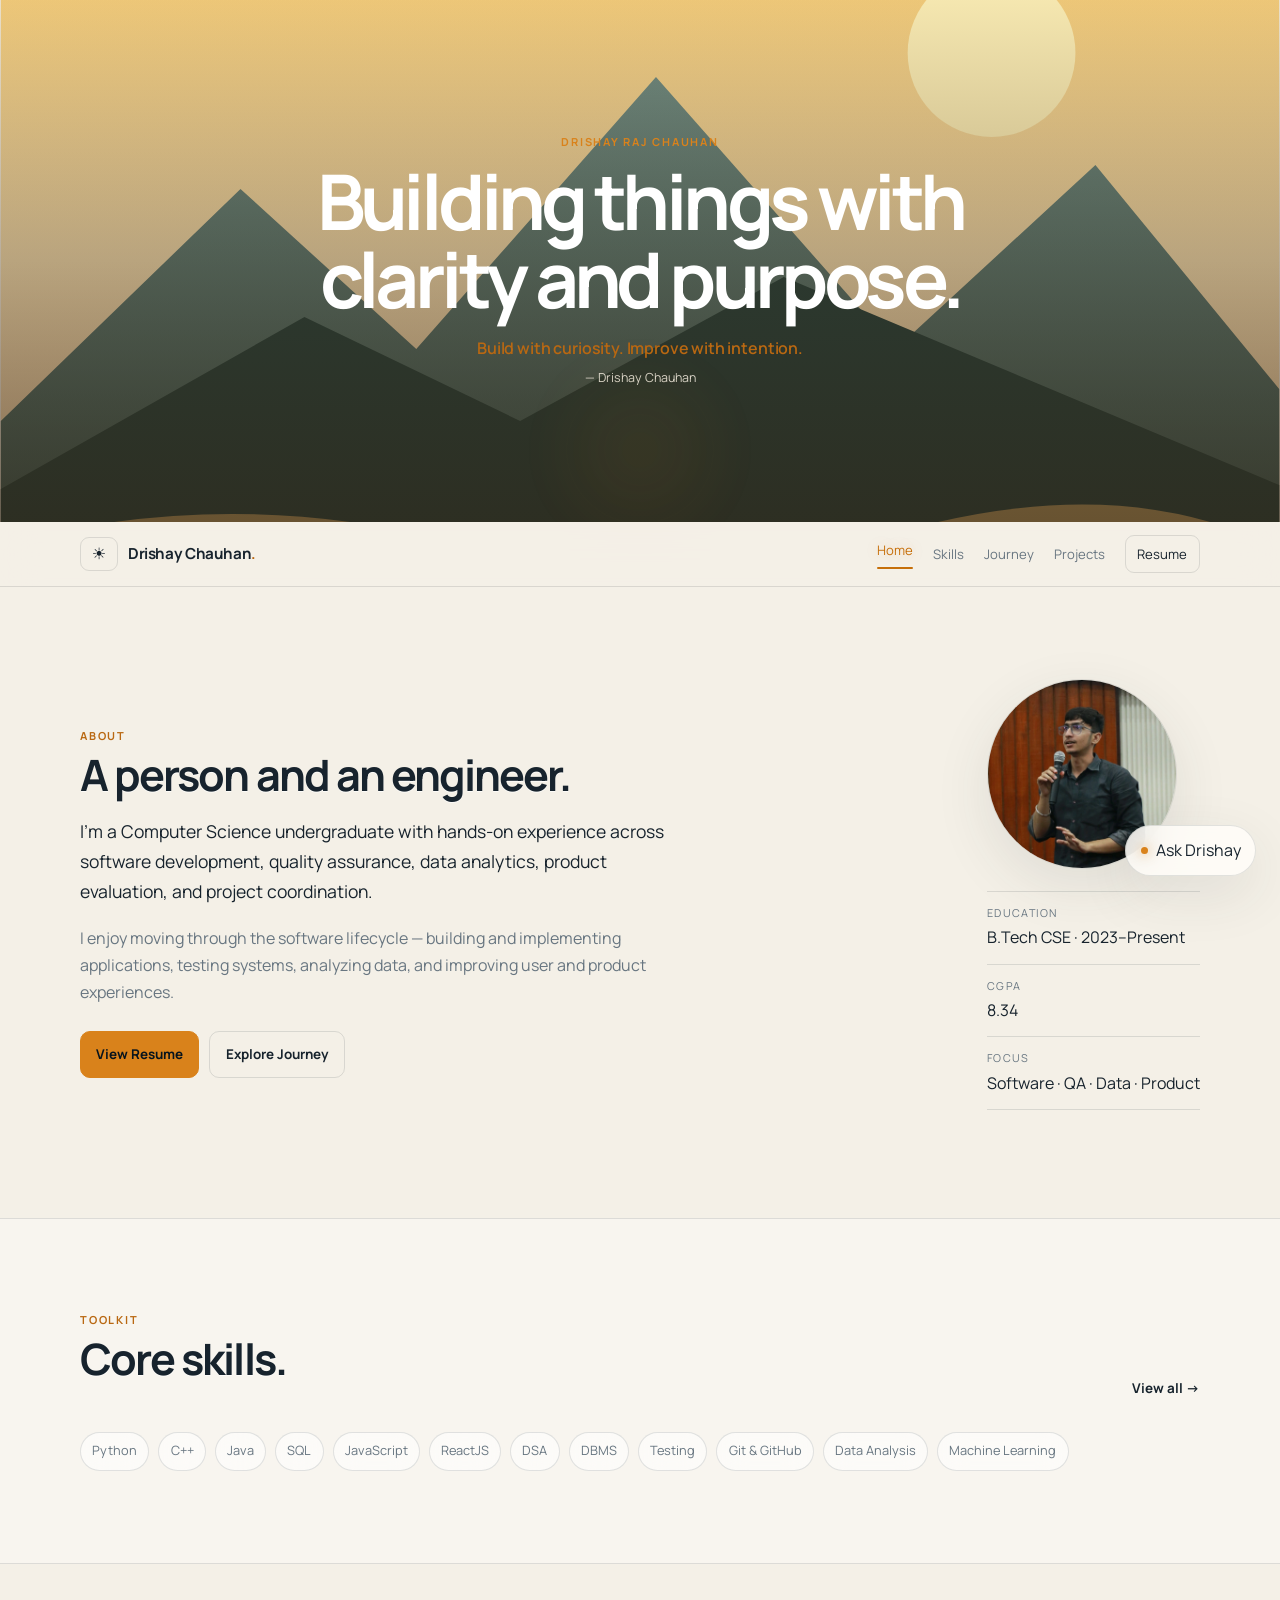
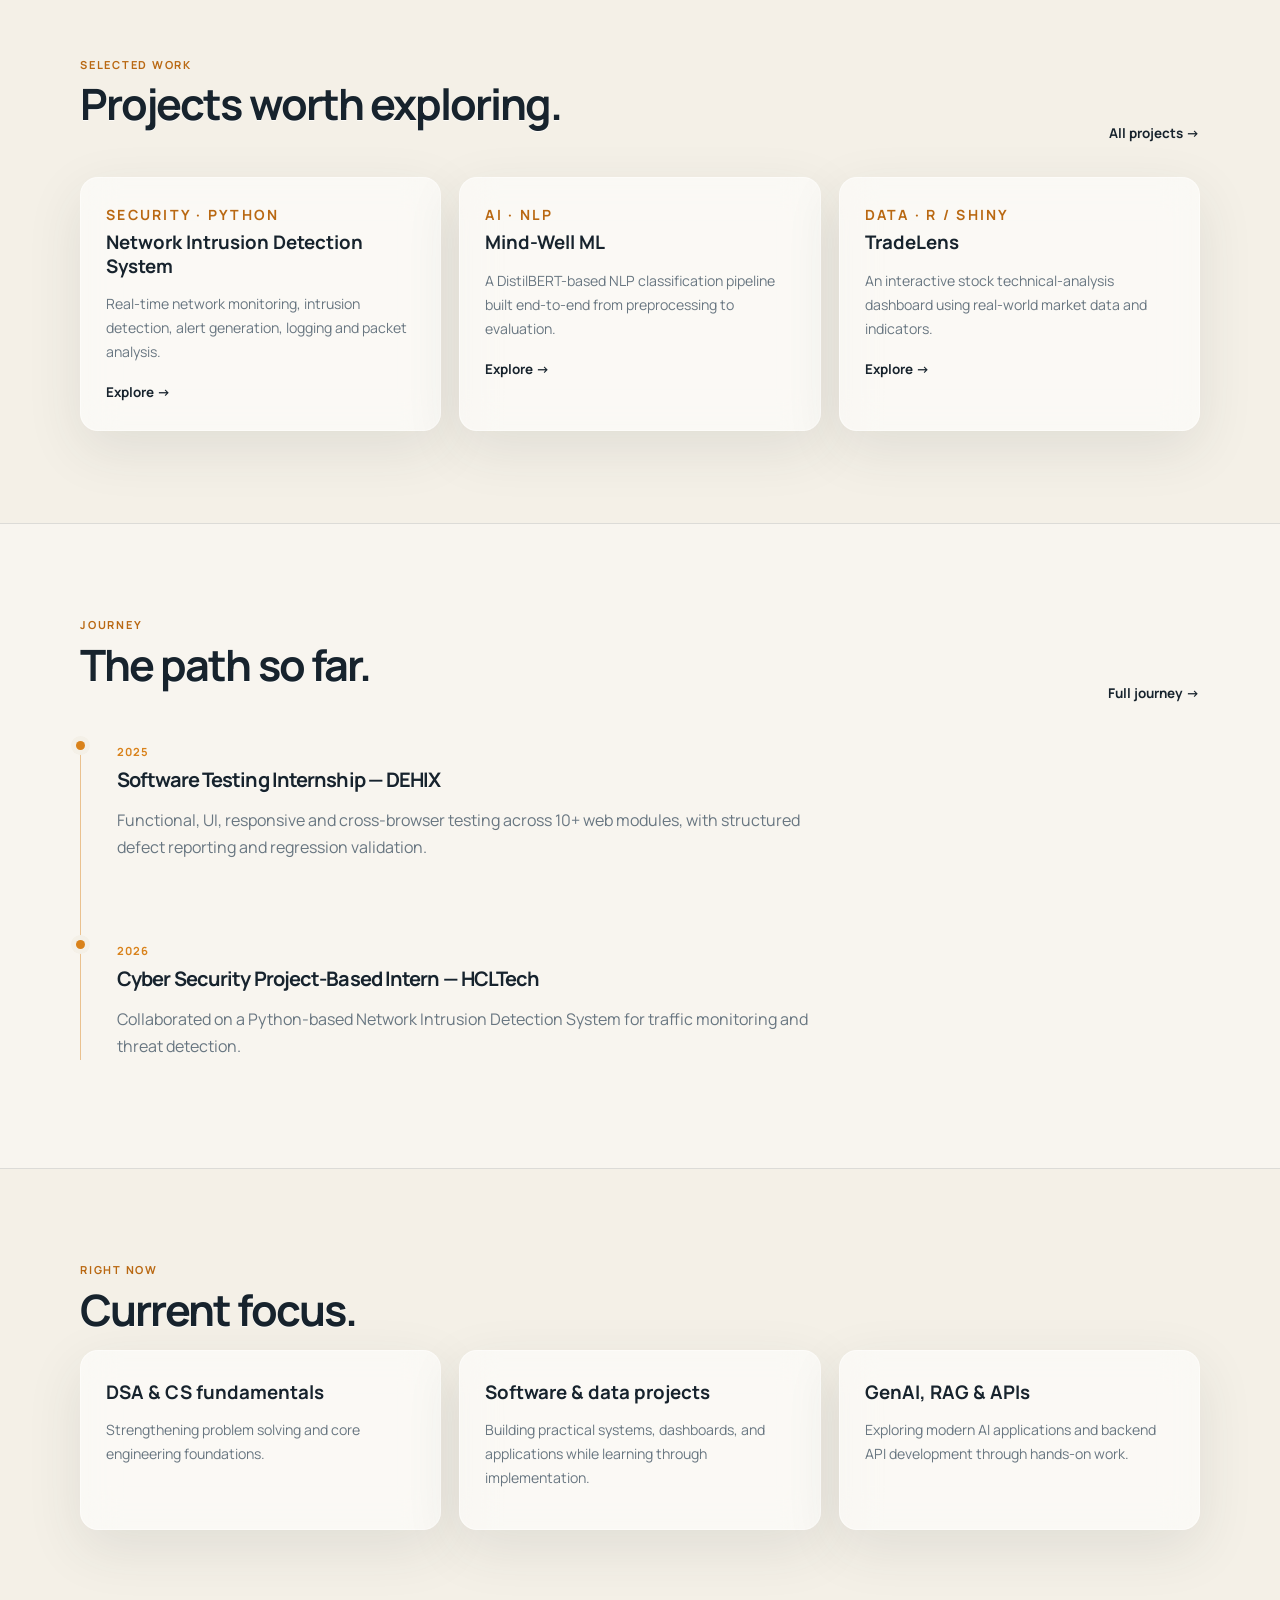
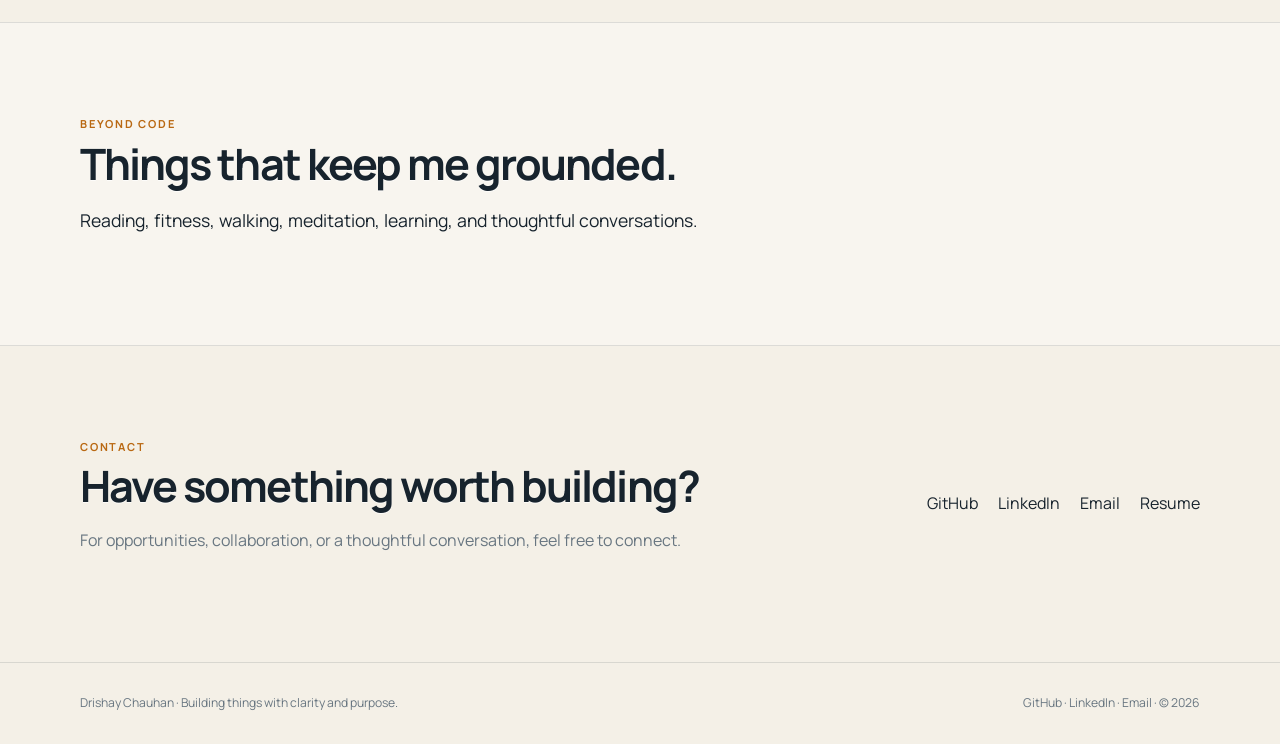
==== commit 9ccff7d0: "Refine navigation, remove blog and add page hero visuals" ====
--- a/index.html
+++ b/index.html
@@ -30,6 +30,7 @@
       <h1>Building things with clarity and purpose.</h1>
 
       <p class="hero__quote" id="heroQuote">Build with curiosity. Improve with intention.</p>
+      <p class="hero__author">— Drishay Chauhan</p>
     </div>
   </header>
 
--- a/css/styles.css
+++ b/css/styles.css
@@ -715,3 +715,37 @@
     width: 36px;
   }
 }
+
+/* Secondary page heroes */
+.page-hero {
+  position: relative;
+  min-height: 310px;
+  display: grid;
+  align-items: end;
+  overflow: hidden;
+  isolation: isolate;
+}
+
+.page-hero__image,
+.page-hero__overlay {
+  position: absolute;
+  inset: 0;
+  width: 100%;
+  height: 100%;
+}
+
+.page-hero__image { object-fit: cover; object-position: center; z-index: -2; }
+.page-hero__overlay { z-index: -1; background: var(--hero-overlay); }
+.page-hero__content { position: relative; padding: 78px 0 54px; color: #fff; }
+.page-hero__content .section-label { color: var(--accent); }
+.page-hero__content h1 { margin: .35rem 0 .75rem; font-size: clamp(2.6rem, 6vw, 4.7rem); line-height: 1; letter-spacing: -.055em; }
+.page-hero__content p:last-child { max-width: 680px; margin: 0; color: rgba(255,255,255,.78); }
+
+.theme-toggle { display: inline-grid; place-items: center; font-size: 1rem; }
+.theme-icon { line-height: 1; transform: translateY(-1px); }
+html[data-theme="night"] .theme-icon { font-size: .94rem; }
+
+@media (max-width: 780px) {
+  .page-hero { min-height: 270px; }
+  .page-hero__content { padding: 62px 0 42px; }
+}
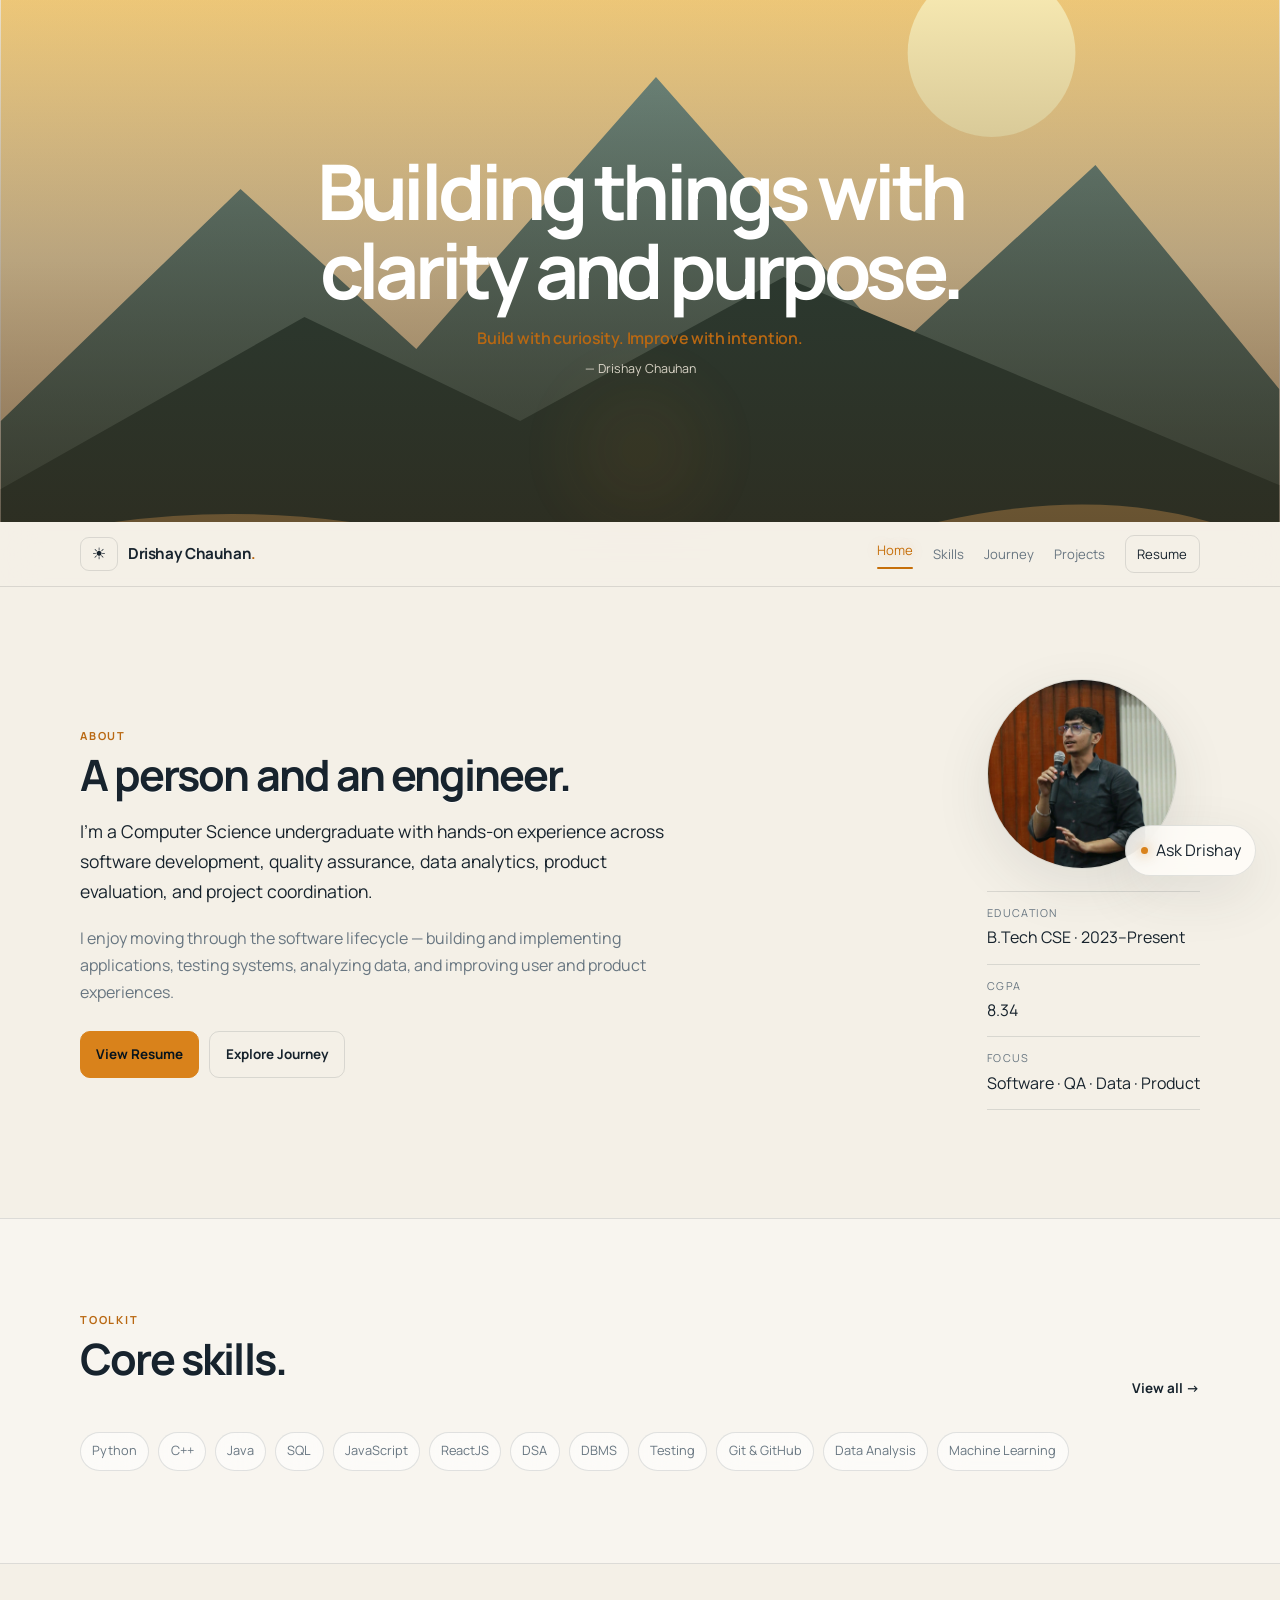
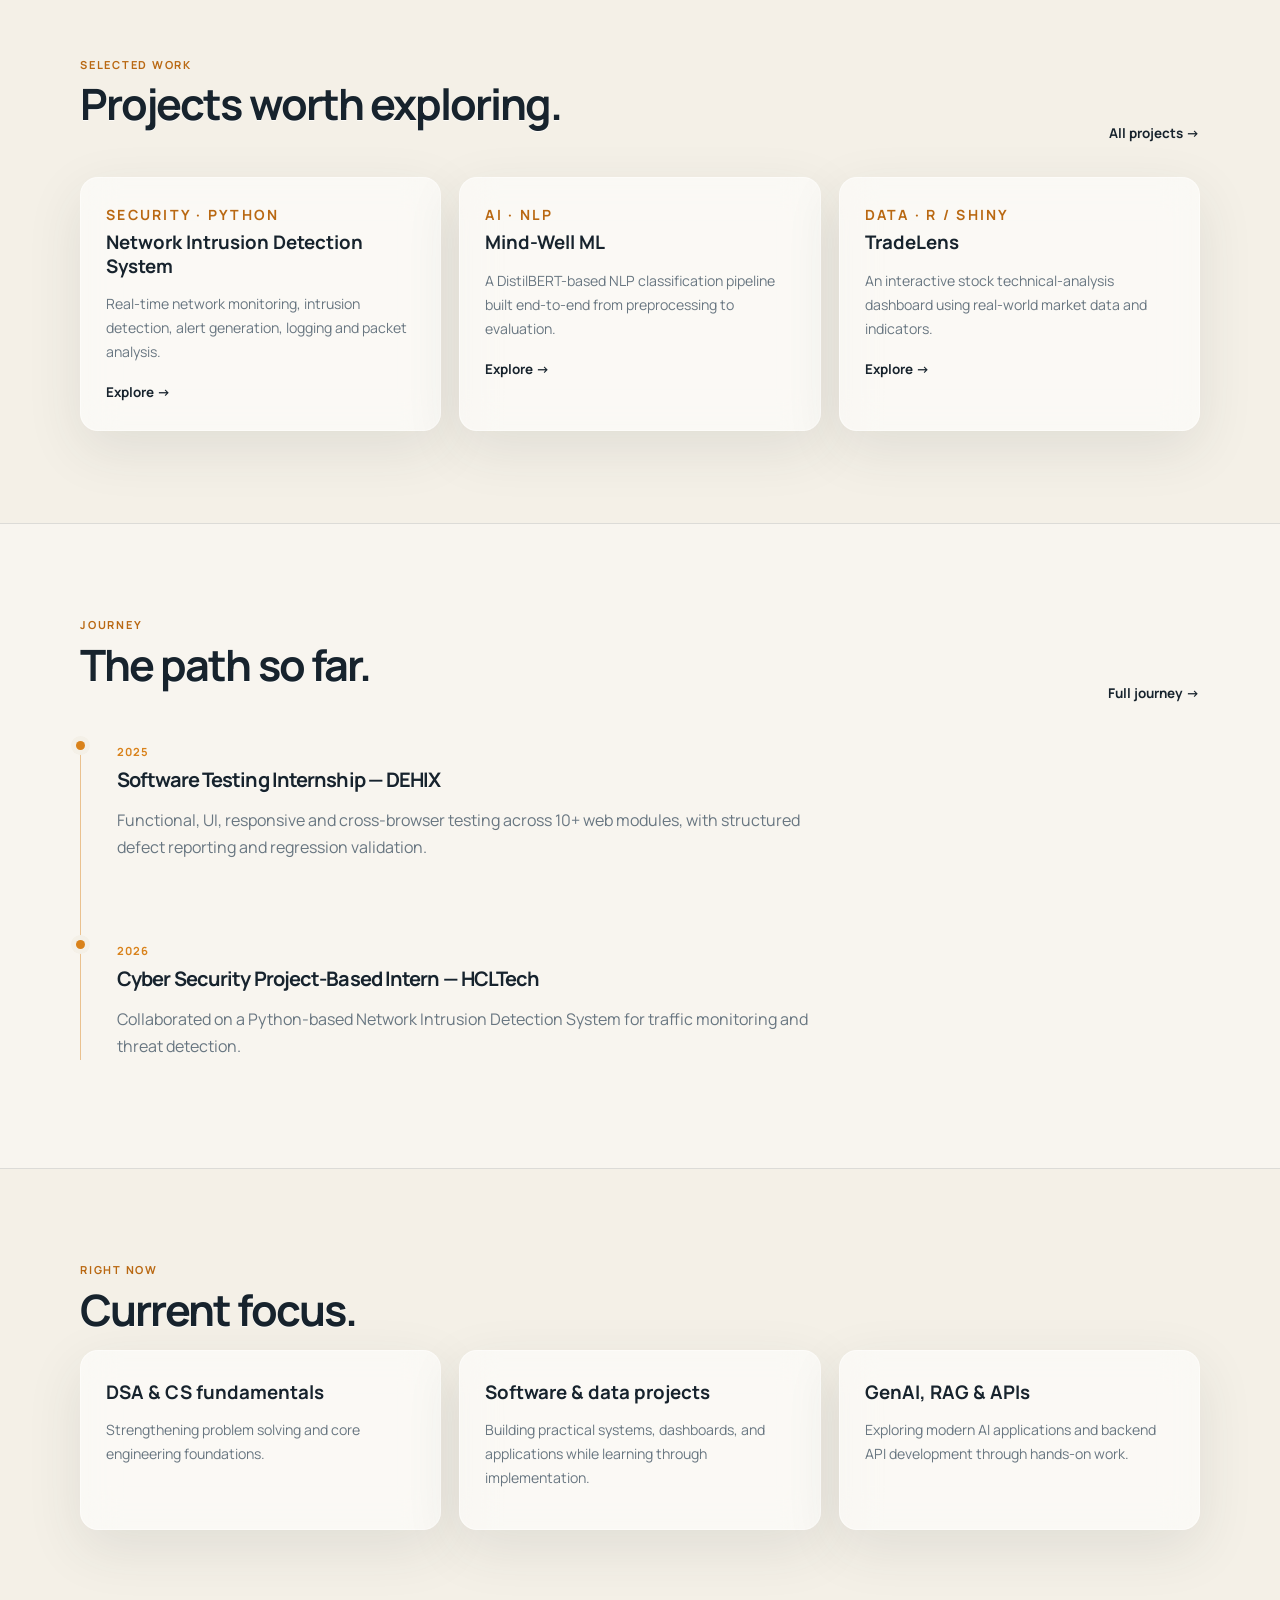
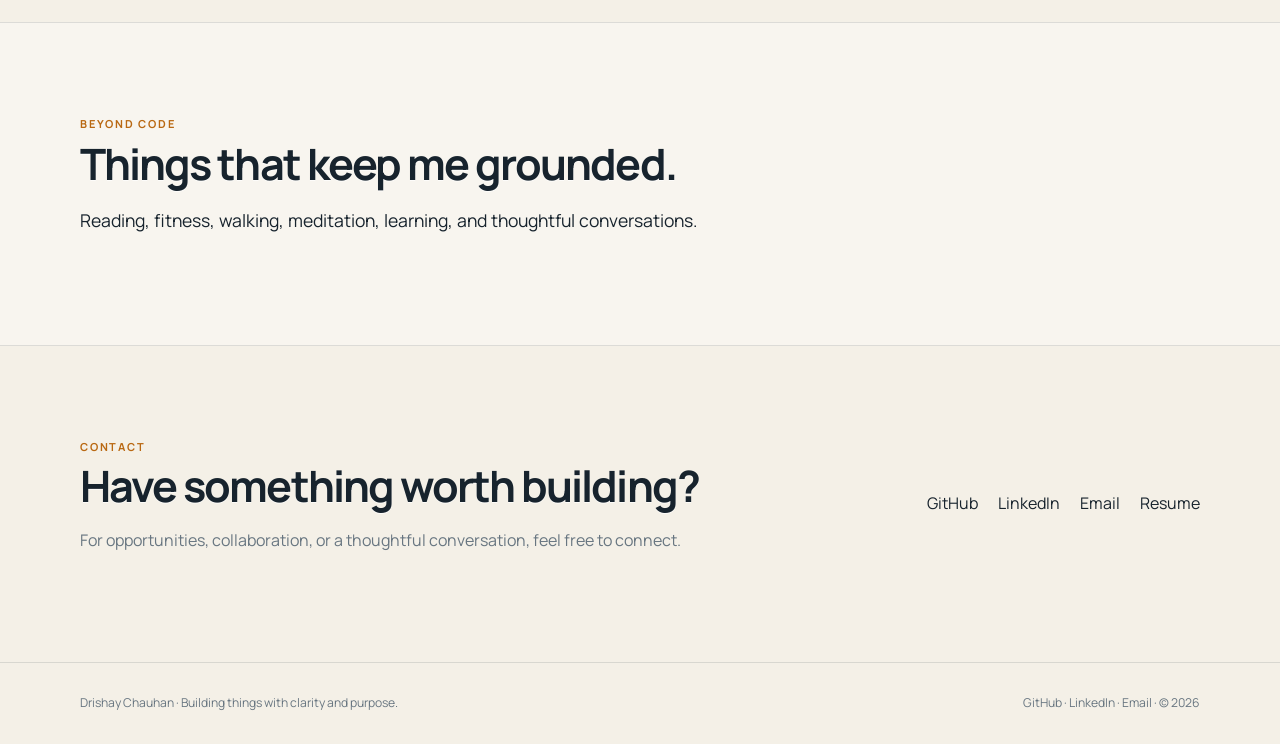
==== commit c9671d73: "Align inner pages with home hero structure" ====
--- a/index.html
+++ b/index.html
@@ -25,9 +25,7 @@
     <div class="hero__overlay"></div>
 
     <div class="container hero__content">
-      <p class="eyebrow">Drishay Raj Chauhan</p>
-
-      <h1>Building things with clarity and purpose.</h1>
+<h1>Building things with clarity and purpose.</h1>
 
       <p class="hero__quote" id="heroQuote">Build with curiosity. Improve with intention.</p>
       <p class="hero__author">— Drishay Chauhan</p>
--- a/css/styles.css
+++ b/css/styles.css
@@ -716,36 +716,64 @@
   }
 }
 
-/* Secondary page heroes */
+
+/* Secondary page heroes — same composition as the home hero */
 .page-hero {
   position: relative;
-  min-height: 310px;
+  min-height: 430px;
+  height: clamp(430px, 58vh, 620px);
+  overflow: hidden;
   display: grid;
-  align-items: end;
-  overflow: hidden;
+  place-items: center;
   isolation: isolate;
 }
 
-.page-hero__image,
-.page-hero__overlay {
+.page-hero__image {
   position: absolute;
   inset: 0;
   width: 100%;
   height: 100%;
-}
-
-.page-hero__image { object-fit: cover; object-position: center; z-index: -2; }
-.page-hero__overlay { z-index: -1; background: var(--hero-overlay); }
-.page-hero__content { position: relative; padding: 78px 0 54px; color: #fff; }
-.page-hero__content .section-label { color: var(--accent); }
-.page-hero__content h1 { margin: .35rem 0 .75rem; font-size: clamp(2.6rem, 6vw, 4.7rem); line-height: 1; letter-spacing: -.055em; }
-.page-hero__content p:last-child { max-width: 680px; margin: 0; color: rgba(255,255,255,.78); }
-
-.theme-toggle { display: inline-grid; place-items: center; font-size: 1rem; }
-.theme-icon { line-height: 1; transform: translateY(-1px); }
-html[data-theme="night"] .theme-icon { font-size: .94rem; }
+  object-fit: cover;
+  object-position: center;
+  transition: opacity 800ms ease, transform 1600ms ease;
+}
+
+.page-hero__image.is-changing { opacity: 0; }
+
+.page-hero__content {
+  position: relative;
+  z-index: 2;
+  max-width: 900px;
+  text-align: center;
+  color: #fff;
+}
+
+.page-hero__content h1 {
+  max-width: 850px;
+  margin: 0.6rem auto 1rem;
+  font-size: clamp(2.35rem, 6vw, 5rem);
+  line-height: 1.02;
+  letter-spacing: -0.06em;
+  font-weight: 700;
+}
+
+.page-hero__quote {
+  margin: 0;
+  color: var(--warm);
+  font-size: 1rem;
+  font-weight: 600;
+  letter-spacing: -0.01em;
+}
+
+html[data-theme="night"] .page-hero__quote { color: var(--accent); }
 
 @media (max-width: 780px) {
-  .page-hero { min-height: 270px; }
-  .page-hero__content { padding: 62px 0 42px; }
-}
+  .page-hero {
+    min-height: 420px;
+    height: 62vh;
+  }
+
+  .page-hero__content h1 {
+    font-size: clamp(2.15rem, 11vw, 3.3rem);
+  }
+}
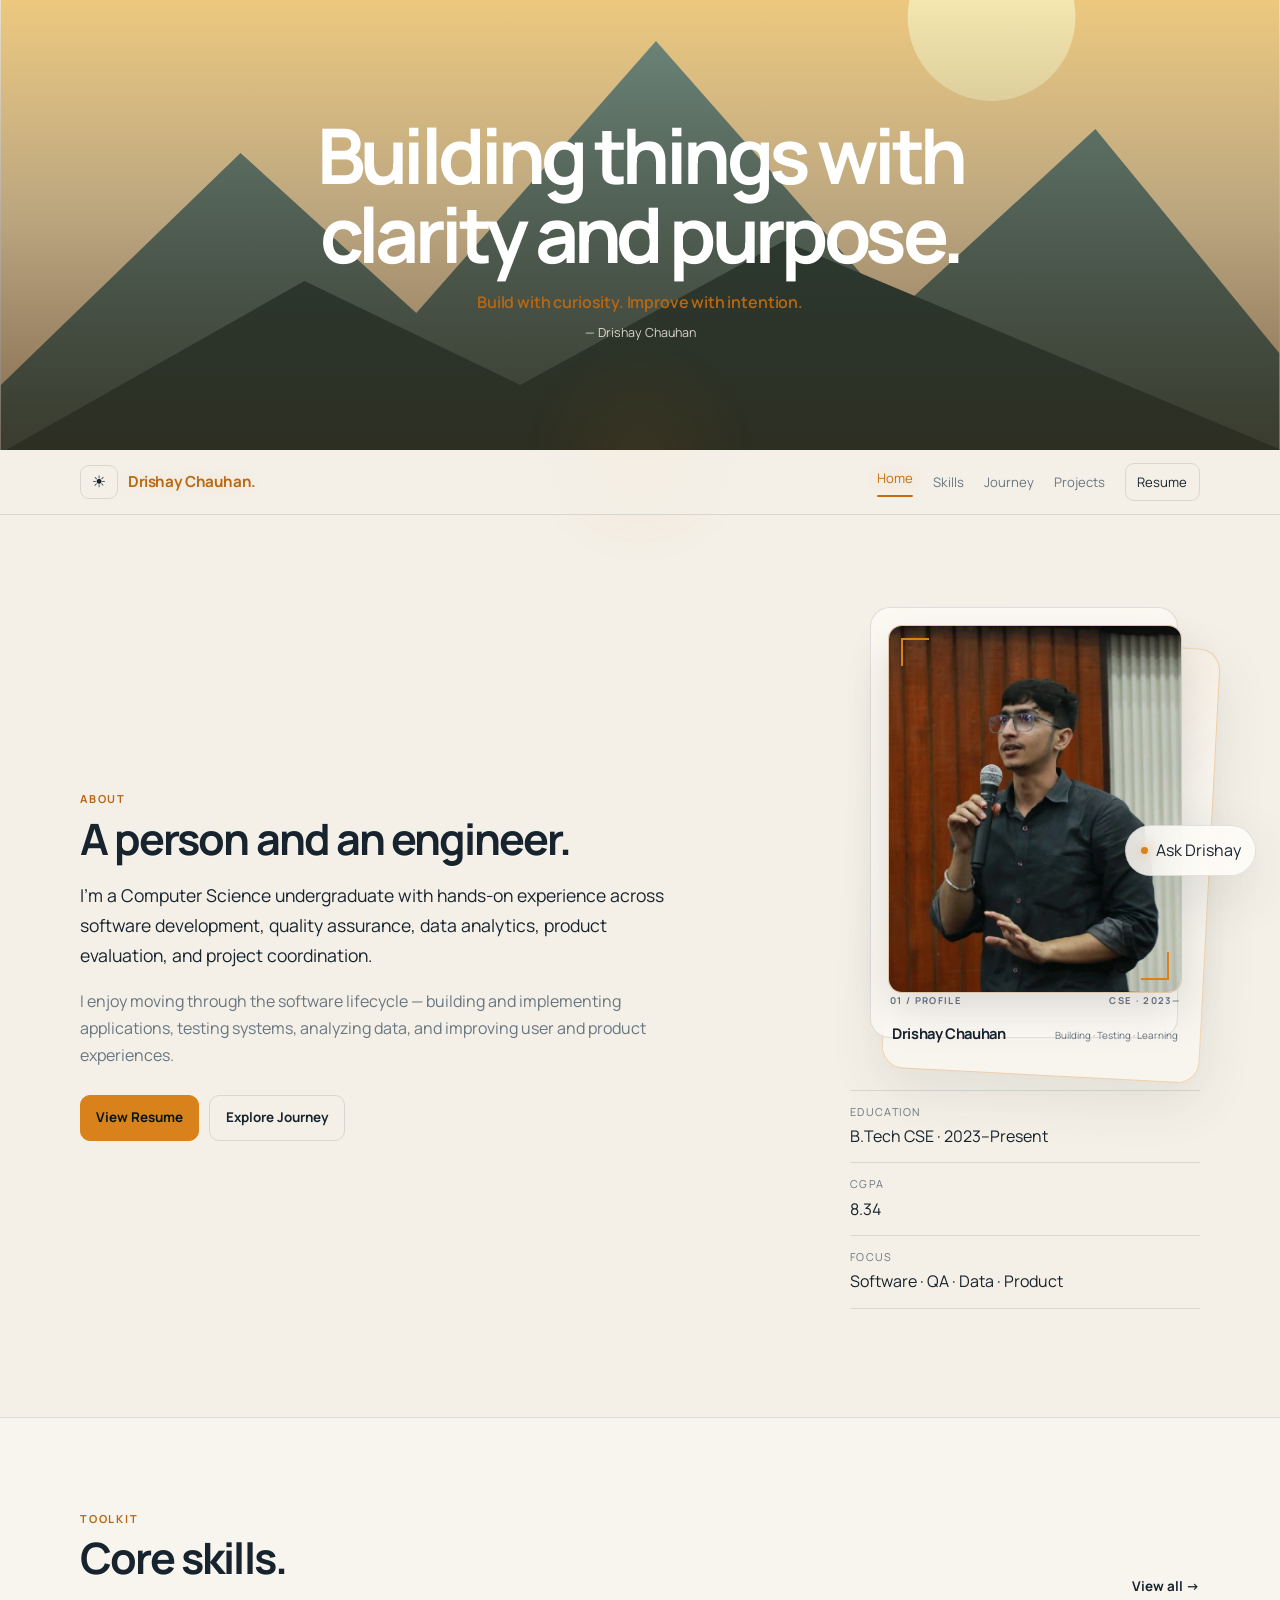
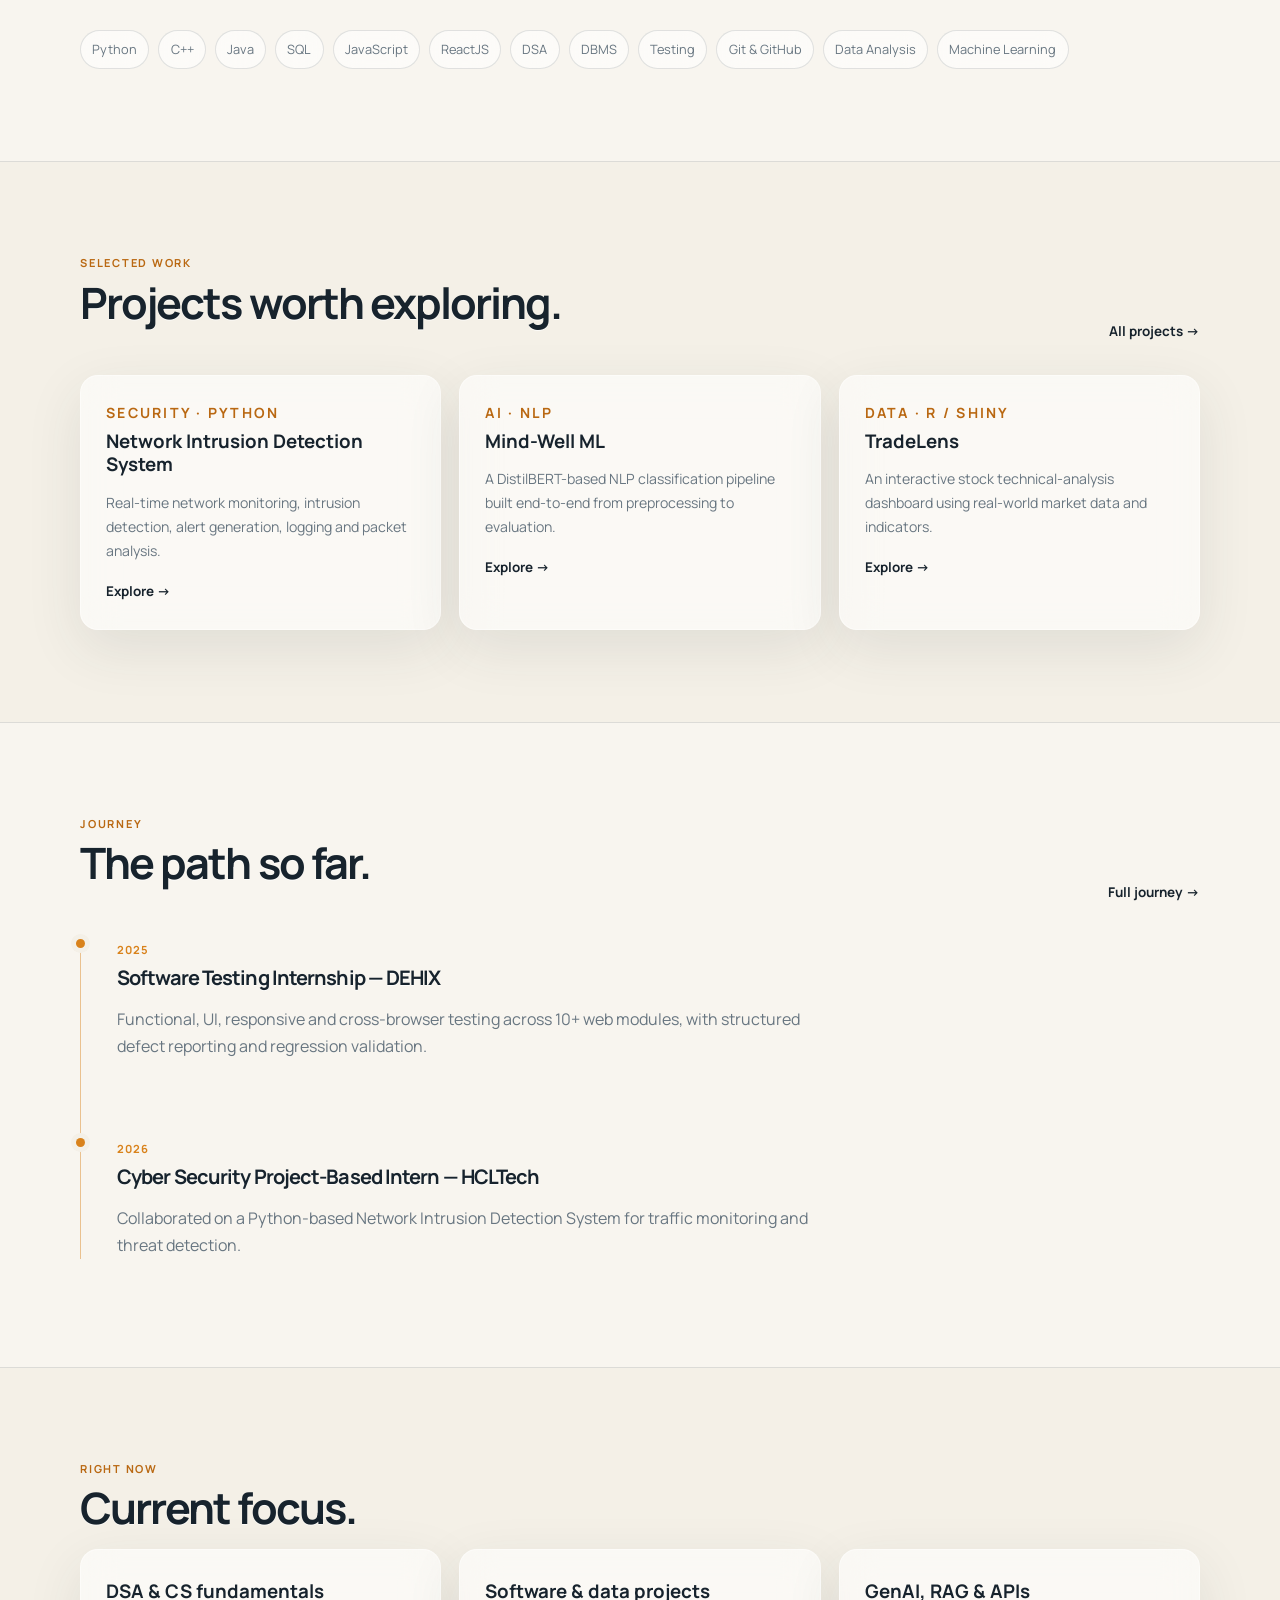
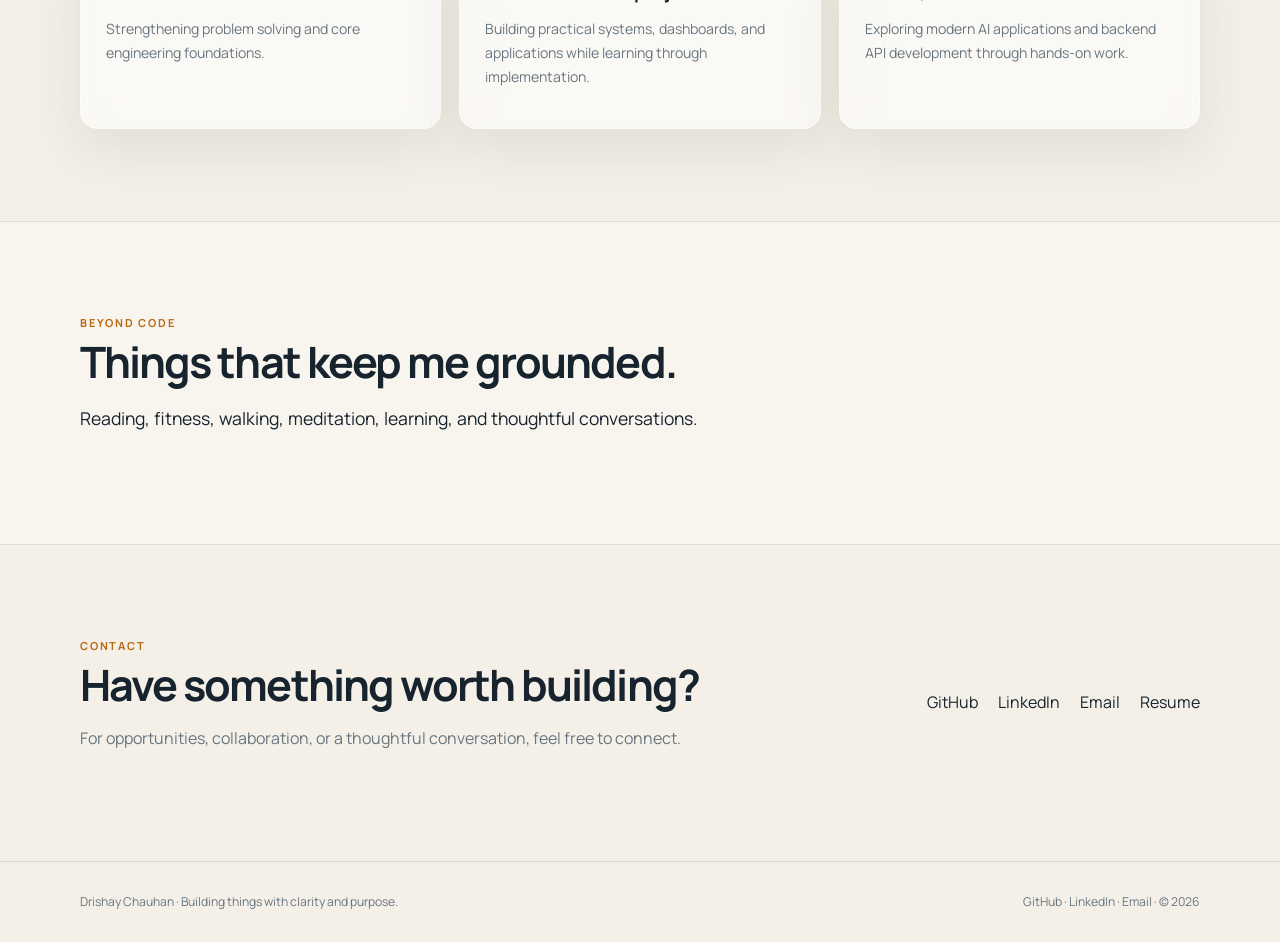
==== commit 0f6f3510: "Redesign home profile photo frame" ====
--- a/index.html
+++ b/index.html
@@ -71,7 +71,22 @@
         </div>
 
         <div class="profile">
-          <img src="assets/images/profile.png" alt="Drishay Chauhan">
+          <div class="profile-frame" aria-label="Portrait of Drishay Chauhan">
+            <div class="profile-frame__backdrop" aria-hidden="true"></div>
+            <div class="profile-frame__image-wrap">
+              <img src="assets/images/profile.png" alt="Drishay Chauhan">
+              <span class="profile-frame__corner profile-frame__corner--tl" aria-hidden="true"></span>
+              <span class="profile-frame__corner profile-frame__corner--br" aria-hidden="true"></span>
+            </div>
+            <div class="profile-frame__topline">
+              <span>01 / PROFILE</span>
+              <span>CSE · 2023—</span>
+            </div>
+            <div class="profile-frame__caption">
+              <strong>Drishay Chauhan</strong>
+              <span>Building · Testing · Learning</span>
+            </div>
+          </div>
 
           <dl class="facts">
             <div>
--- a/css/styles.css
+++ b/css/styles.css
@@ -169,8 +169,8 @@
 /* Hero */
 .hero {
   position: relative;
-  min-height: 430px;
-  height: clamp(430px, 58vh, 620px);
+  min-height: 380px;
+  height: clamp(380px, 50vh, 540px);
   overflow: hidden;
   display: grid;
   place-items: center;
@@ -296,19 +296,120 @@
   gap: 90px;
 }
 
-.profile { justify-self: end; max-width: 300px; }
-
-.profile img {
-  width: 190px;
-  height: 190px;
-  margin-bottom: 22px;
+.profile {
+  justify-self: end;
+  width: min(100%, 350px);
+}
+
+.profile-frame {
+  position: relative;
+  width: min(100%, 330px);
+  margin-left: auto;
+  padding: 18px 18px 20px;
+  isolation: isolate;
+}
+
+.profile-frame__backdrop {
+  position: absolute;
+  inset: 34px -10px -10px 22px;
+  z-index: -2;
+  border: 1px solid color-mix(in srgb, var(--accent) 28%, transparent);
+  border-radius: 22px;
+  background:
+    linear-gradient(145deg, color-mix(in srgb, var(--accent) 11%, transparent), transparent 55%),
+    var(--surface-soft);
+  transform: rotate(3deg);
+  box-shadow: var(--shadow);
+}
+
+.profile-frame::before {
+  position: absolute;
+  inset: 0 22px 28px 0;
+  z-index: -1;
   border: 1px solid var(--border);
-  border-radius: 50%;
+  border-radius: 20px;
+  background: color-mix(in srgb, var(--surface-solid) 72%, transparent);
+  content: "";
+  backdrop-filter: blur(14px);
+}
+
+.profile-frame__image-wrap {
+  position: relative;
+  aspect-ratio: 4 / 5;
+  overflow: hidden;
+  border: 1px solid color-mix(in srgb, var(--accent) 30%, var(--border));
+  border-radius: 14px;
+  background: var(--surface-solid);
+  box-shadow: 0 20px 45px rgba(0, 0, 0, 0.12);
+}
+
+.profile-frame img {
+  width: 100%;
+  height: 100%;
   object-fit: cover;
-  box-shadow: var(--shadow);
-}
-
-.facts { border-top: 1px solid var(--border); }
+  object-position: center;
+  filter: saturate(0.94) contrast(1.02);
+  transition: transform 700ms cubic-bezier(0.22, 1, 0.36, 1), filter 700ms ease;
+}
+
+.profile-frame:hover img {
+  transform: scale(1.025);
+  filter: saturate(1) contrast(1.04);
+}
+
+.profile-frame__corner {
+  position: absolute;
+  width: 28px;
+  height: 28px;
+  pointer-events: none;
+}
+
+.profile-frame__corner--tl {
+  top: 12px;
+  left: 12px;
+  border-top: 2px solid var(--accent);
+  border-left: 2px solid var(--accent);
+}
+
+.profile-frame__corner--br {
+  right: 12px;
+  bottom: 12px;
+  border-right: 2px solid var(--accent);
+  border-bottom: 2px solid var(--accent);
+}
+
+.profile-frame__topline {
+  display: flex;
+  justify-content: space-between;
+  gap: 12px;
+  margin: 0 2px 9px;
+  color: var(--text-muted);
+  font-size: 0.59rem;
+  font-weight: 700;
+  letter-spacing: 0.14em;
+}
+
+.profile-frame__caption {
+  display: flex;
+  align-items: baseline;
+  justify-content: space-between;
+  gap: 12px;
+  margin: 12px 4px 0;
+}
+
+.profile-frame__caption strong {
+  color: var(--text);
+  font-size: 0.92rem;
+  letter-spacing: -0.025em;
+}
+
+.profile-frame__caption span {
+  color: var(--text-muted);
+  font-size: 0.62rem;
+  text-align: right;
+}
+
+.facts { margin-top: 24px; border-top: 1px solid var(--border); }
 .facts div { padding: 12px 0; border-bottom: 1px solid var(--border); }
 
 dt {
@@ -603,8 +704,8 @@
   .menu-toggle { display: block; }
 
   .hero {
-    min-height: 420px;
-    height: 62vh;
+    min-height: 380px;
+    height: 50vh;
   }
 
   .hero__image {
@@ -720,8 +821,8 @@
 /* Secondary page heroes — same composition as the home hero */
 .page-hero {
   position: relative;
-  min-height: 430px;
-  height: clamp(430px, 58vh, 620px);
+  min-height: 380px;
+  height: clamp(380px, 50vh, 540px);
   overflow: hidden;
   display: grid;
   place-items: center;
@@ -769,11 +870,87 @@
 
 @media (max-width: 780px) {
   .page-hero {
-    min-height: 420px;
-    height: 62vh;
+    min-height: 380px;
+    height: 50vh;
   }
 
   .page-hero__content h1 {
     font-size: clamp(2.15rem, 11vw, 3.3rem);
   }
 }
+
+/* Theme-aware brand */
+html[data-theme="day"] .brand {
+  color: var(--warm);
+  text-shadow: 0 0 14px rgba(217, 130, 27, 0.14);
+}
+html[data-theme="night"] .brand {
+  color: var(--accent);
+  text-shadow: 0 0 16px rgba(77, 120, 163, 0.16);
+}
+
+/* Scrollbar: hidden until the pointer reaches the right edge */
+:root { --scroll-thumb: rgba(185, 104, 18, 0.62); }
+html[data-theme="night"] { --scroll-thumb: rgba(77, 120, 163, 0.68); }
+
+html {
+  scrollbar-width: thin;
+  scrollbar-color: transparent transparent;
+}
+
+html.scrollbar-visible {
+  scrollbar-color: var(--scroll-thumb) transparent;
+}
+
+::-webkit-scrollbar {
+  width: 8px;
+}
+
+::-webkit-scrollbar-track {
+  background: transparent;
+}
+
+::-webkit-scrollbar-thumb {
+  background: transparent;
+  border-radius: 999px;
+}
+
+html.scrollbar-visible::-webkit-scrollbar-thumb {
+  background: var(--scroll-thumb);
+}
+
+/* Filter layout */
+.filter-heading {
+  align-items: flex-start;
+  margin-bottom: 28px;
+}
+.filter-heading .filters {
+  justify-content: flex-end;
+  margin-top: 0;
+  max-width: 650px;
+}
+.skill-card[hidden],
+.project[hidden] {
+  display: none;
+}
+@media (max-width: 780px) {
+  .filter-heading .filters {
+    justify-content: flex-start;
+    max-width: none;
+  }
+  .page-hero,
+  .hero {
+    min-height: 380px;
+    height: 50vh;
+  }
+}
+
+@media (max-width: 780px) {
+  .profile {
+    width: min(100%, 360px);
+  }
+
+  .profile-frame {
+    margin-inline: 0;
+  }
+}
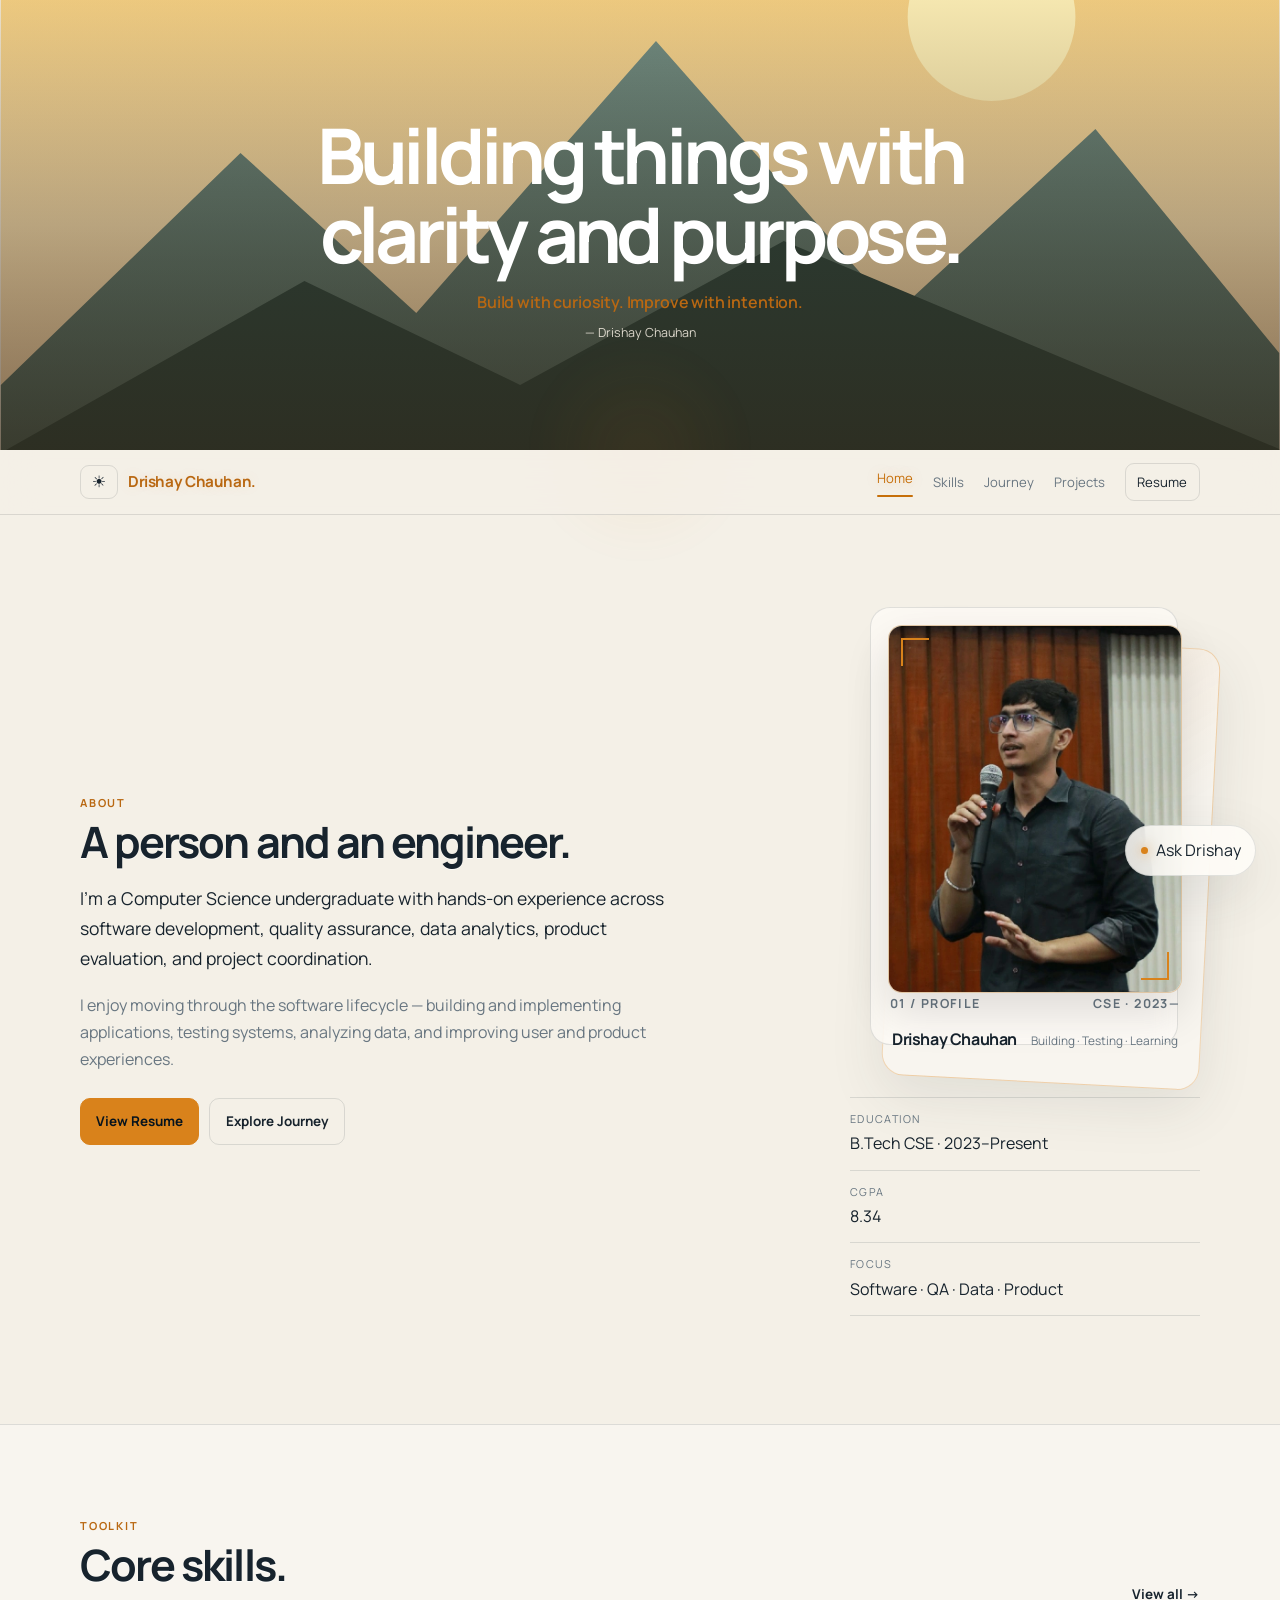
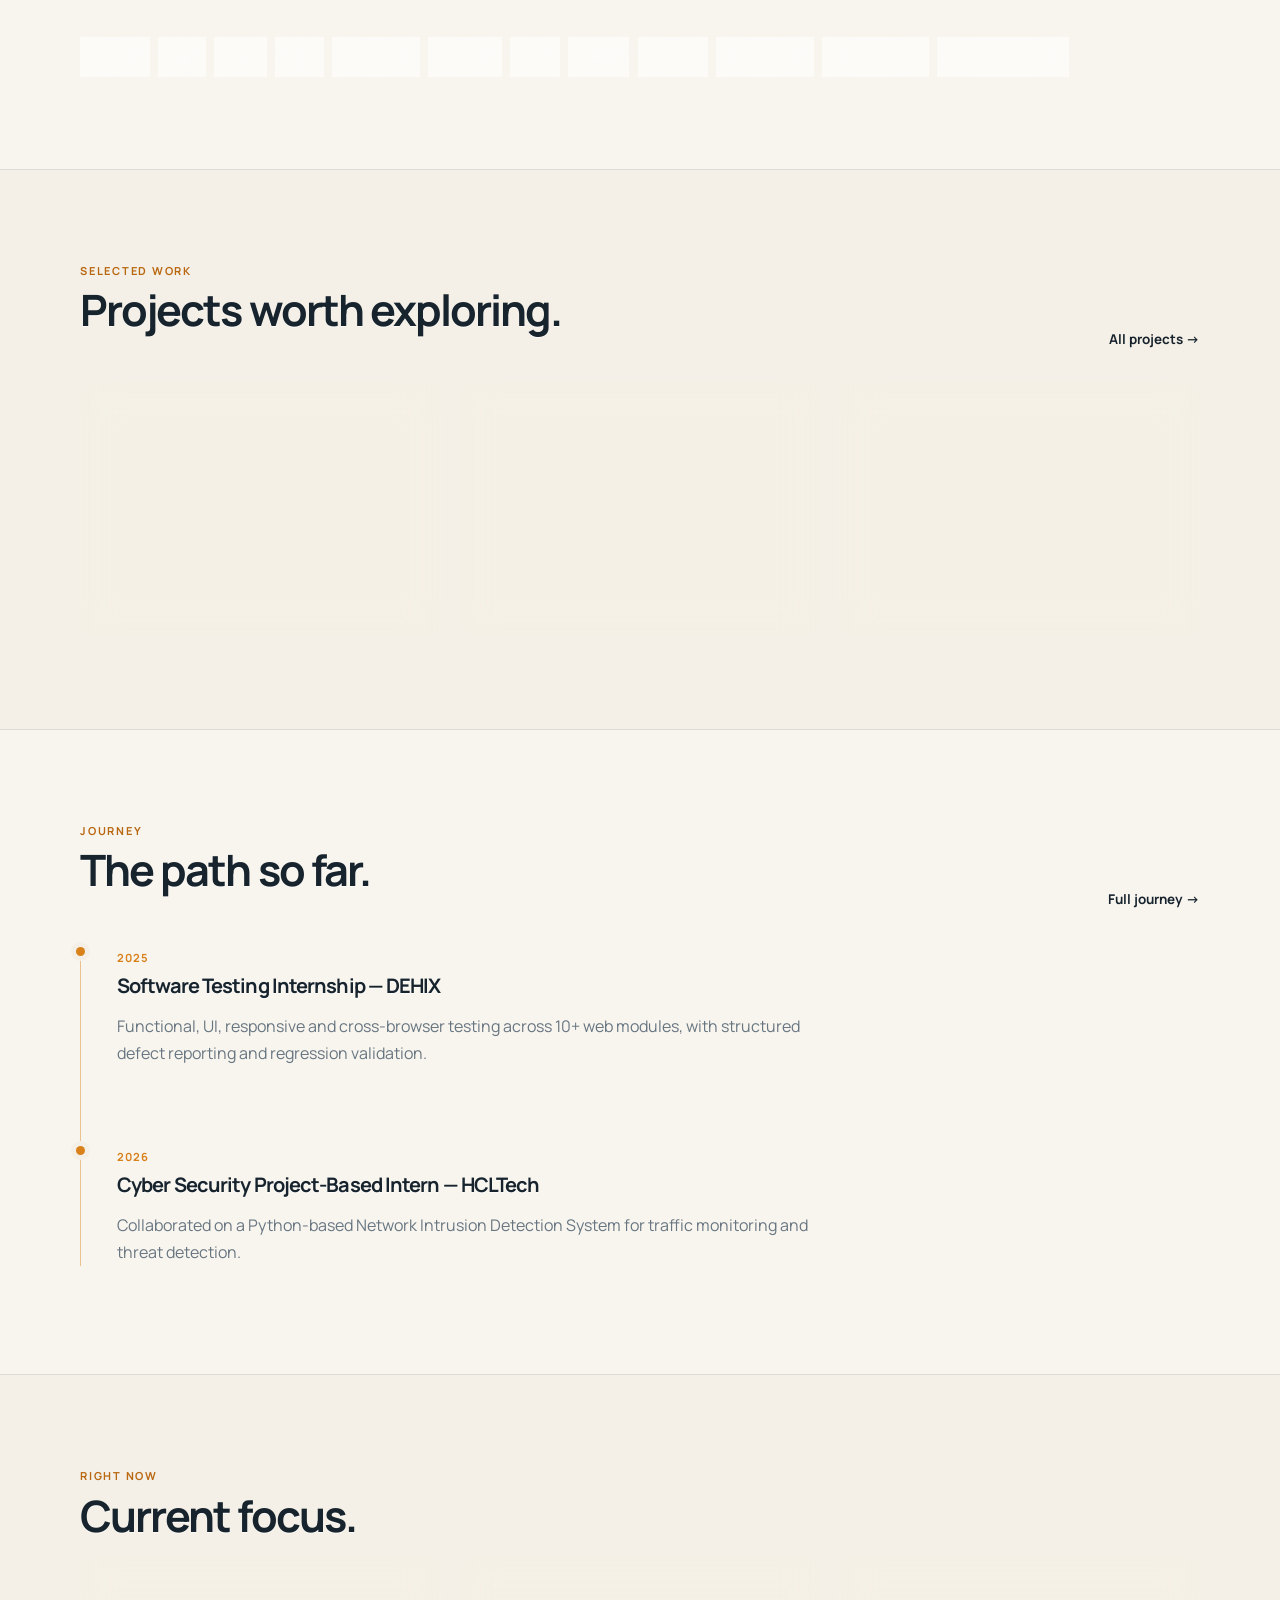
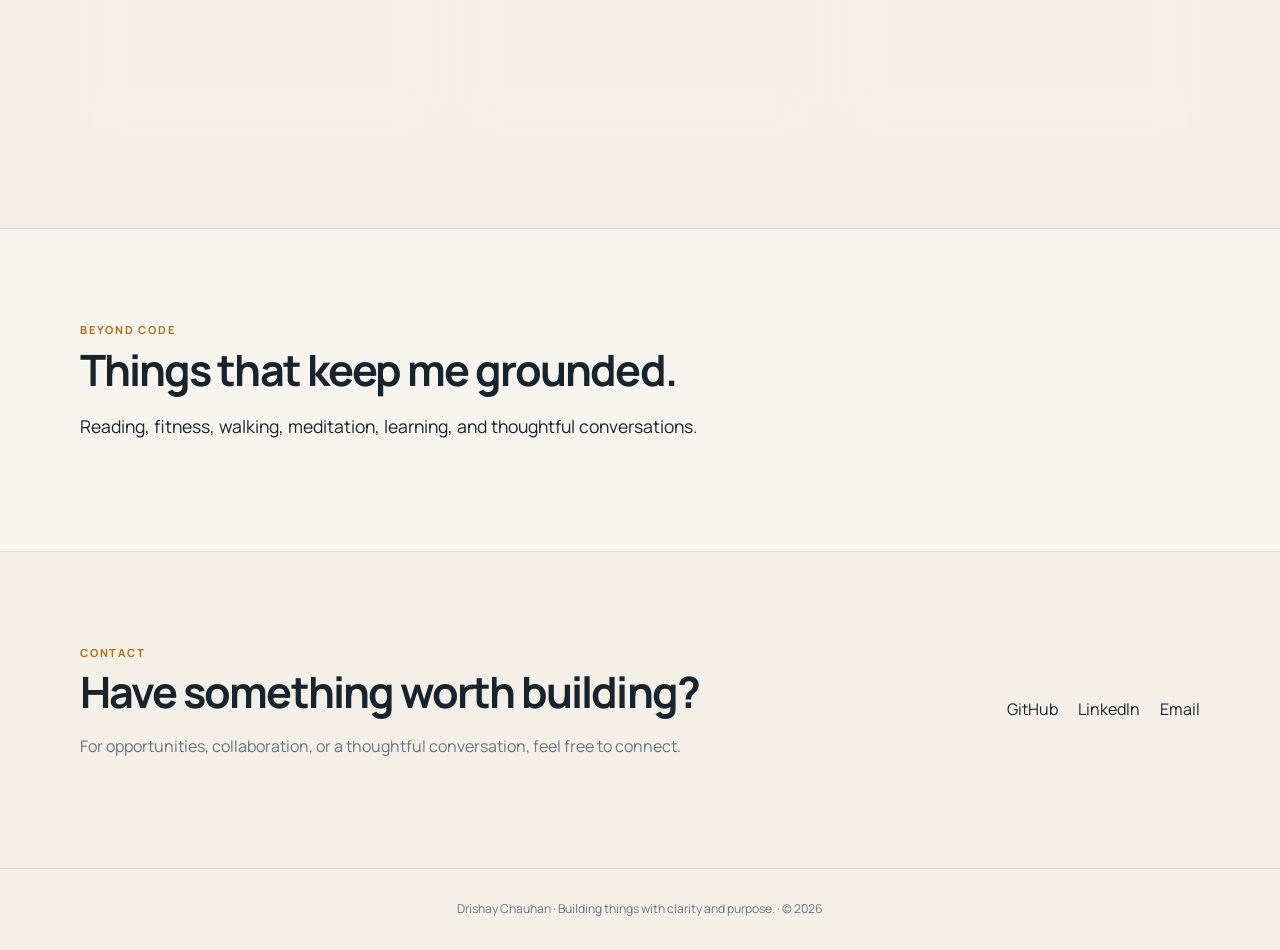
==== commit 6ac06a62: "Add favicon and rotate hero scenes every 3 seconds" ====
--- a/index.html
+++ b/index.html
@@ -6,6 +6,7 @@
   <meta name="description" content="Drishay Raj Chauhan — Computer Science undergraduate building across software, QA, data and product thinking.">
   <meta name="theme-color" content="#f4f0e7">
   <title>Drishay Chauhan | Portfolio</title>
+  <link rel="icon" type="image/svg+xml" href="assets/favicon.svg">
 
   <link rel="preconnect" href="https://fonts.googleapis.com">
   <link rel="preconnect" href="https://fonts.gstatic.com" crossorigin>
@@ -280,7 +281,6 @@
           <a href="https://github.com/Drishay" target="_blank" rel="noreferrer">GitHub</a>
           <a href="https://www.linkedin.com/in/drishaychauhan/" target="_blank" rel="noreferrer">LinkedIn</a>
           <a href="mailto:drishaychauhan3357@gmail.com">Email</a>
-          <a href="assets/resume/Drishay_Chauhan_Resume.pdf" target="_blank" rel="noreferrer">Resume</a>
         </div>
       </div>
     </section>
--- a/css/styles.css
+++ b/css/styles.css
@@ -384,9 +384,9 @@
   gap: 12px;
   margin: 0 2px 9px;
   color: var(--text-muted);
-  font-size: 0.59rem;
+  font-size: 0.78rem;
   font-weight: 700;
-  letter-spacing: 0.14em;
+  letter-spacing: 0.11em;
 }
 
 .profile-frame__caption {
@@ -399,13 +399,13 @@
 
 .profile-frame__caption strong {
   color: var(--text);
-  font-size: 0.92rem;
+  font-size: 1rem;
   letter-spacing: -0.025em;
 }
 
 .profile-frame__caption span {
   color: var(--text-muted);
-  font-size: 0.62rem;
+  font-size: 0.74rem;
   text-align: right;
 }
 
@@ -954,3 +954,10 @@
     margin-inline: 0;
   }
 }
+
+
+/* Centered portfolio footer */
+.footer__inner {
+  justify-content: center;
+  text-align: center;
+}
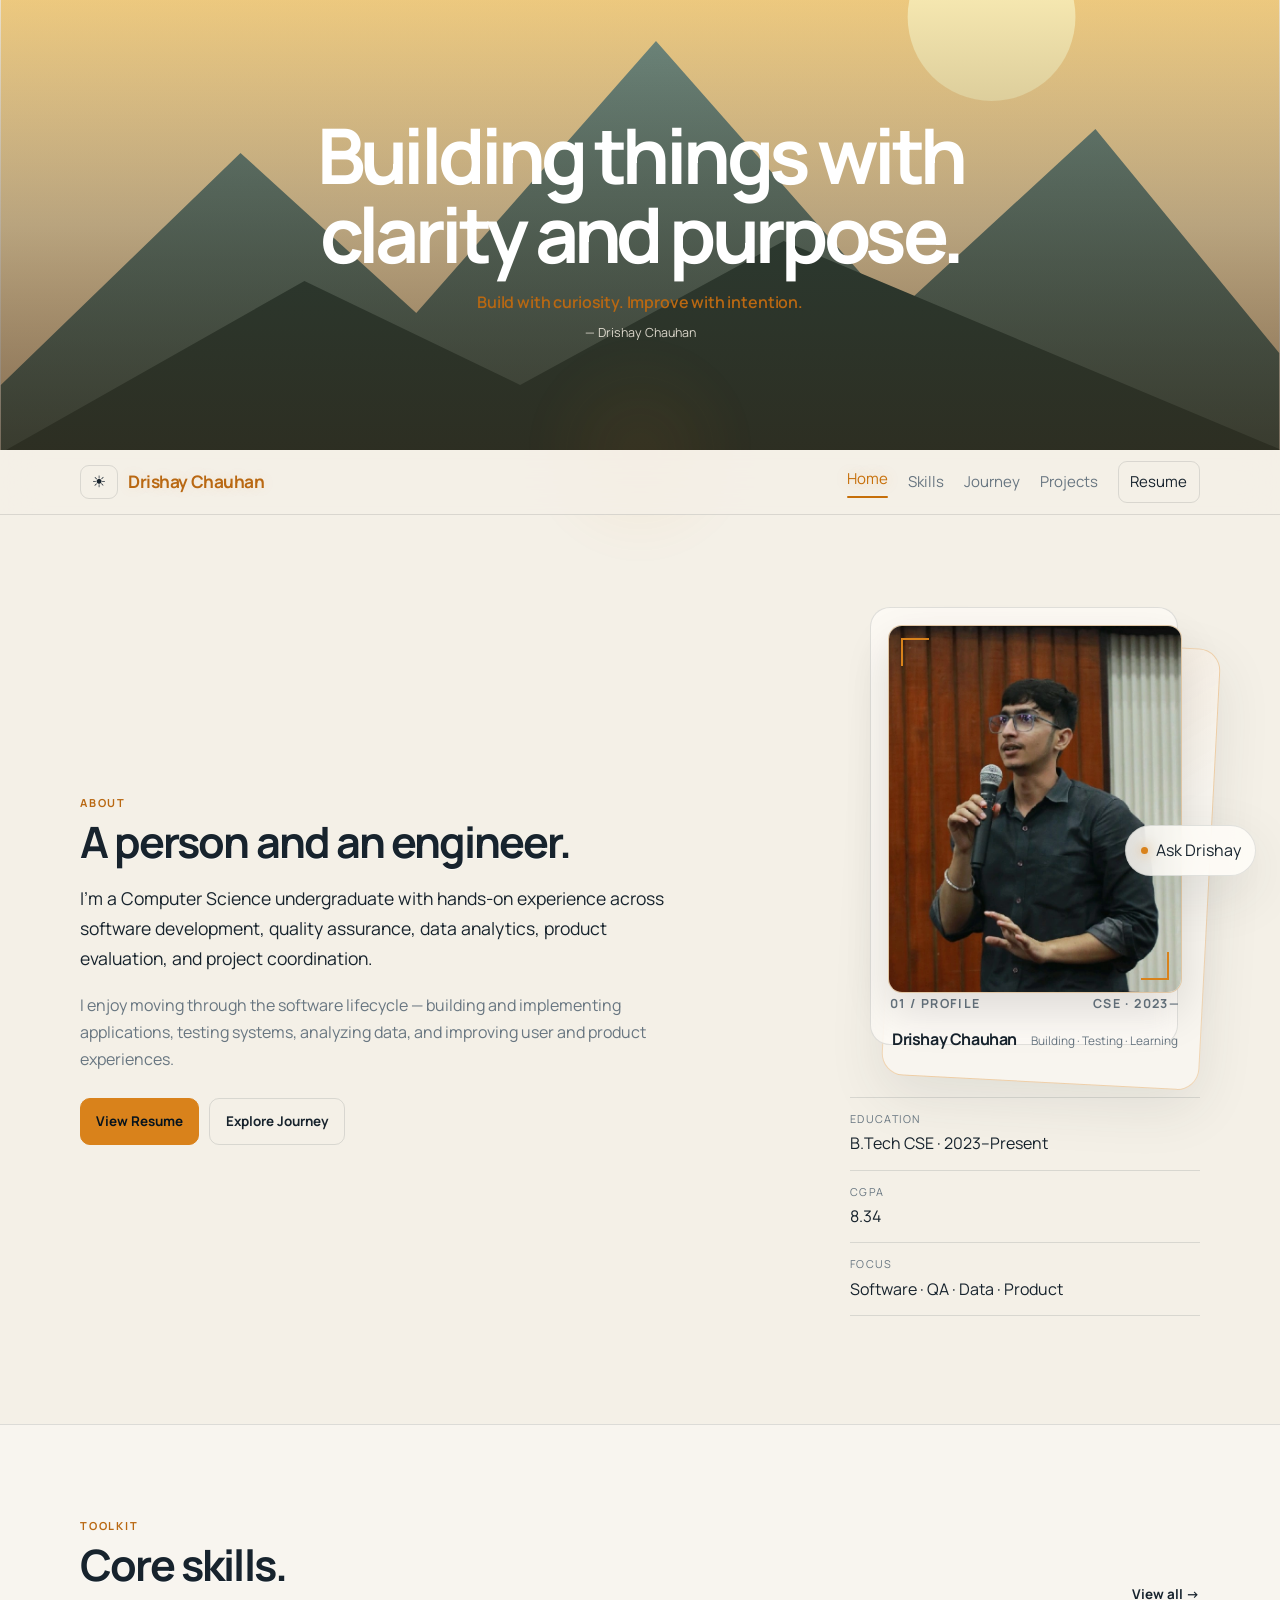
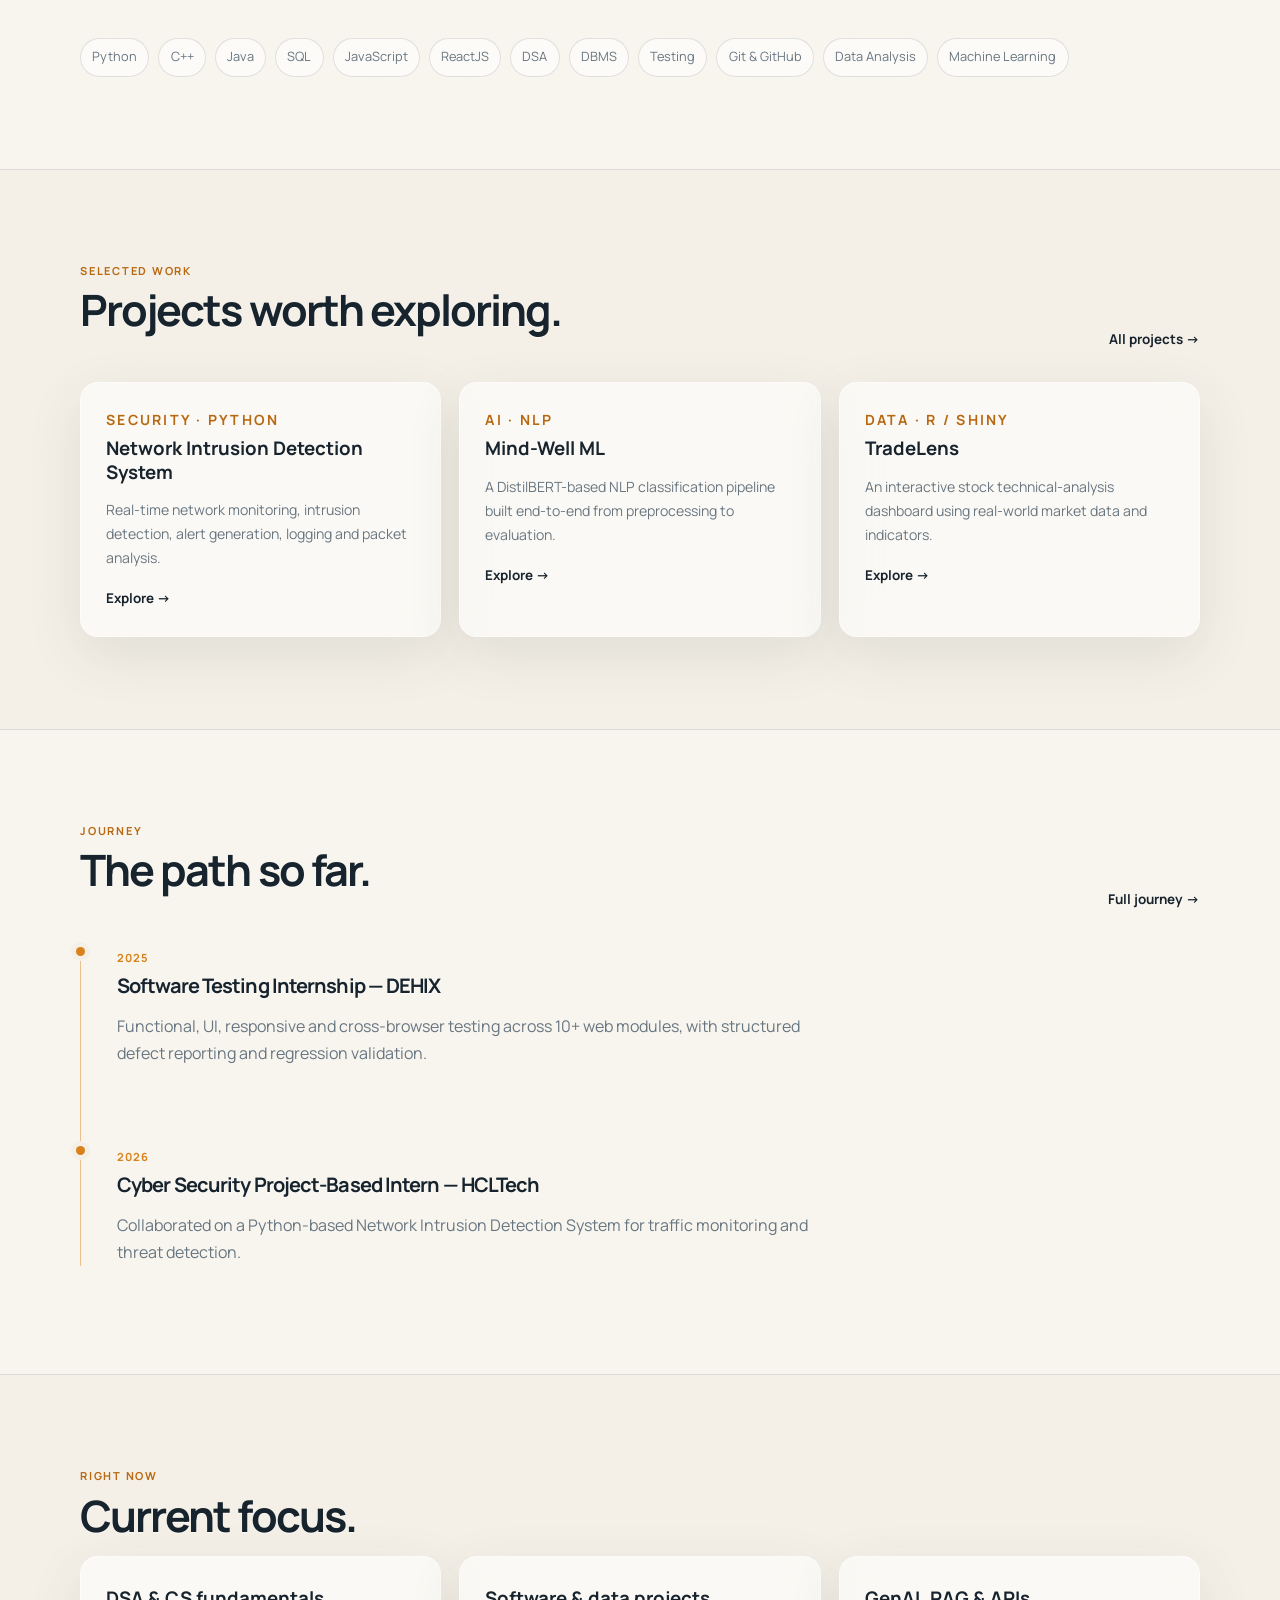
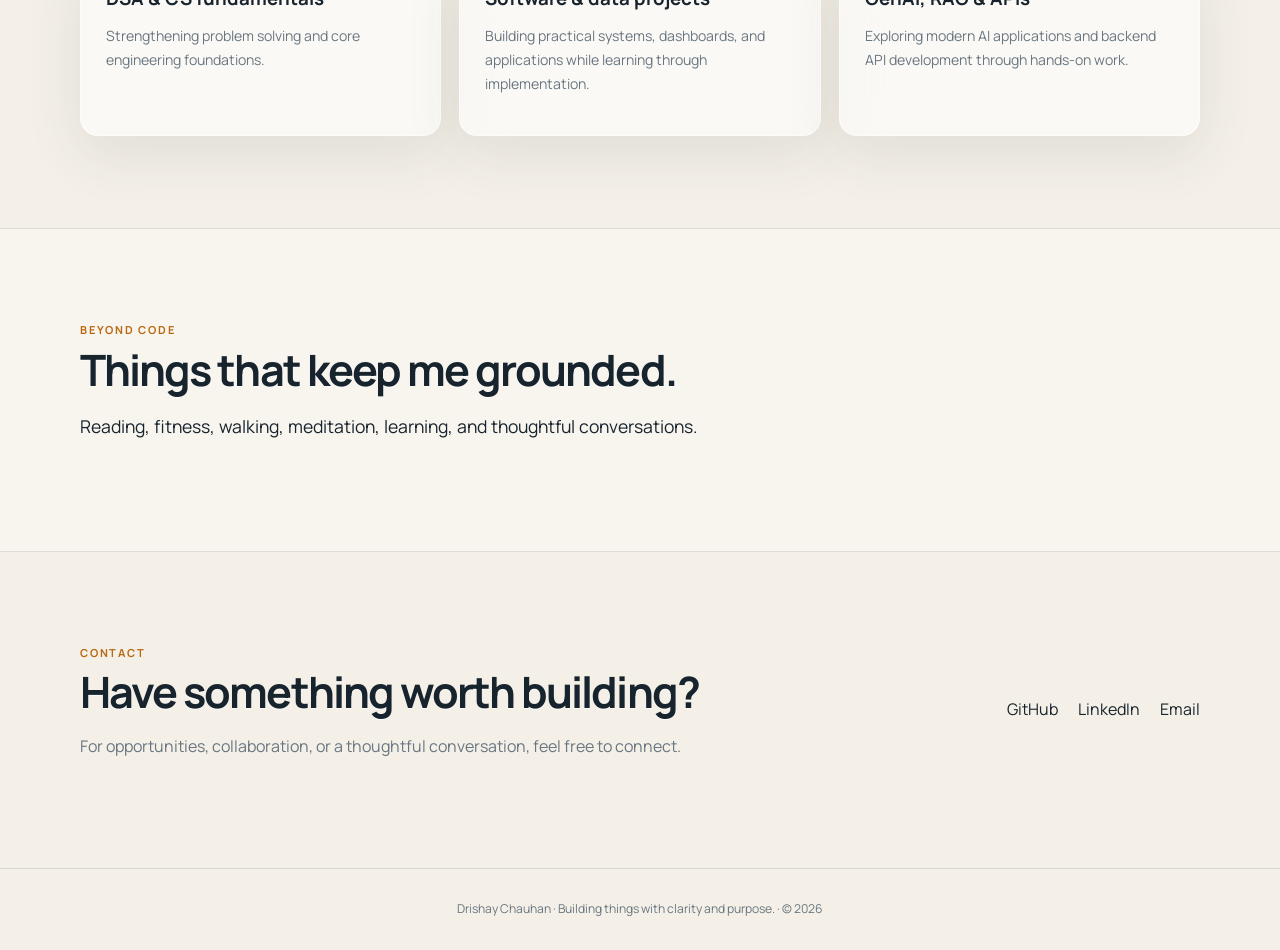
==== commit 938e06ad: "Organize home hero assets" ====
--- a/index.html
+++ b/index.html
@@ -19,7 +19,7 @@
     <img
       id="heroImage"
       class="hero__image"
-      src="assets/images/hero/day/day-01.svg"
+      src="assets/images/home/day/home-01.svg"
       alt=""
       aria-hidden="true"
     >
--- a/css/styles.css
+++ b/css/styles.css
@@ -97,7 +97,7 @@
 }
 
 .brand {
-  font-size: 0.95rem;
+  font-size: 1.08rem;
   font-weight: 700;
   letter-spacing: -0.025em;
 }
@@ -107,7 +107,7 @@
   align-items: center;
   gap: 1.25rem;
   color: var(--text-muted);
-  font-size: 0.82rem;
+  font-size: 0.94rem;
 }
 
 .nav__links a, .mobile-menu a { transition: color 180ms ease; }
@@ -748,11 +748,6 @@
   gap: 10px;
 }
 
-html[data-theme="day"] .brand::after {
-  content: ".";
-  color: var(--warm);
-}
-
 html[data-theme="day"] .section h2,
 html[data-theme="day"] .page-header h1 {
   text-shadow: 0 1px 0 rgba(255,255,255,.7);
@@ -761,11 +756,6 @@
 html[data-theme="day"] .section-label,
 html[data-theme="day"] .meta {
   color: var(--warm);
-}
-
-html[data-theme="night"] .brand::after {
-  content: ".";
-  color: var(--accent);
 }
 
 html[data-theme="night"] .section h2,
@@ -961,3 +951,40 @@
   justify-content: center;
   text-align: center;
 }
+
+/* Page card typography — quieter hierarchy without changing content */
+.skill-card h2,
+.project h2 {
+  margin-top: 0.25rem;
+  margin-bottom: 0.55rem;
+  font-size: clamp(1.5rem, 2.35vw, 2rem);
+  line-height: 1.18;
+  letter-spacing: -0.04em;
+}
+
+.skill-card p,
+.project > p {
+  font-size: 0.82rem;
+  line-height: 1.55;
+}
+
+.skill-card .meta,
+.project .meta {
+  font-size: 0.66rem;
+}
+
+.skill-card .badge,
+.project .badge {
+  font-size: 0.66rem;
+  padding: 0.22rem 0.46rem;
+}
+
+@media (max-width: 780px) {
+  .brand { font-size: 1rem; }
+  .nav__links { font-size: 0.9rem; }
+
+  .skill-card h2,
+  .project h2 {
+    font-size: 1.65rem;
+  }
+}
